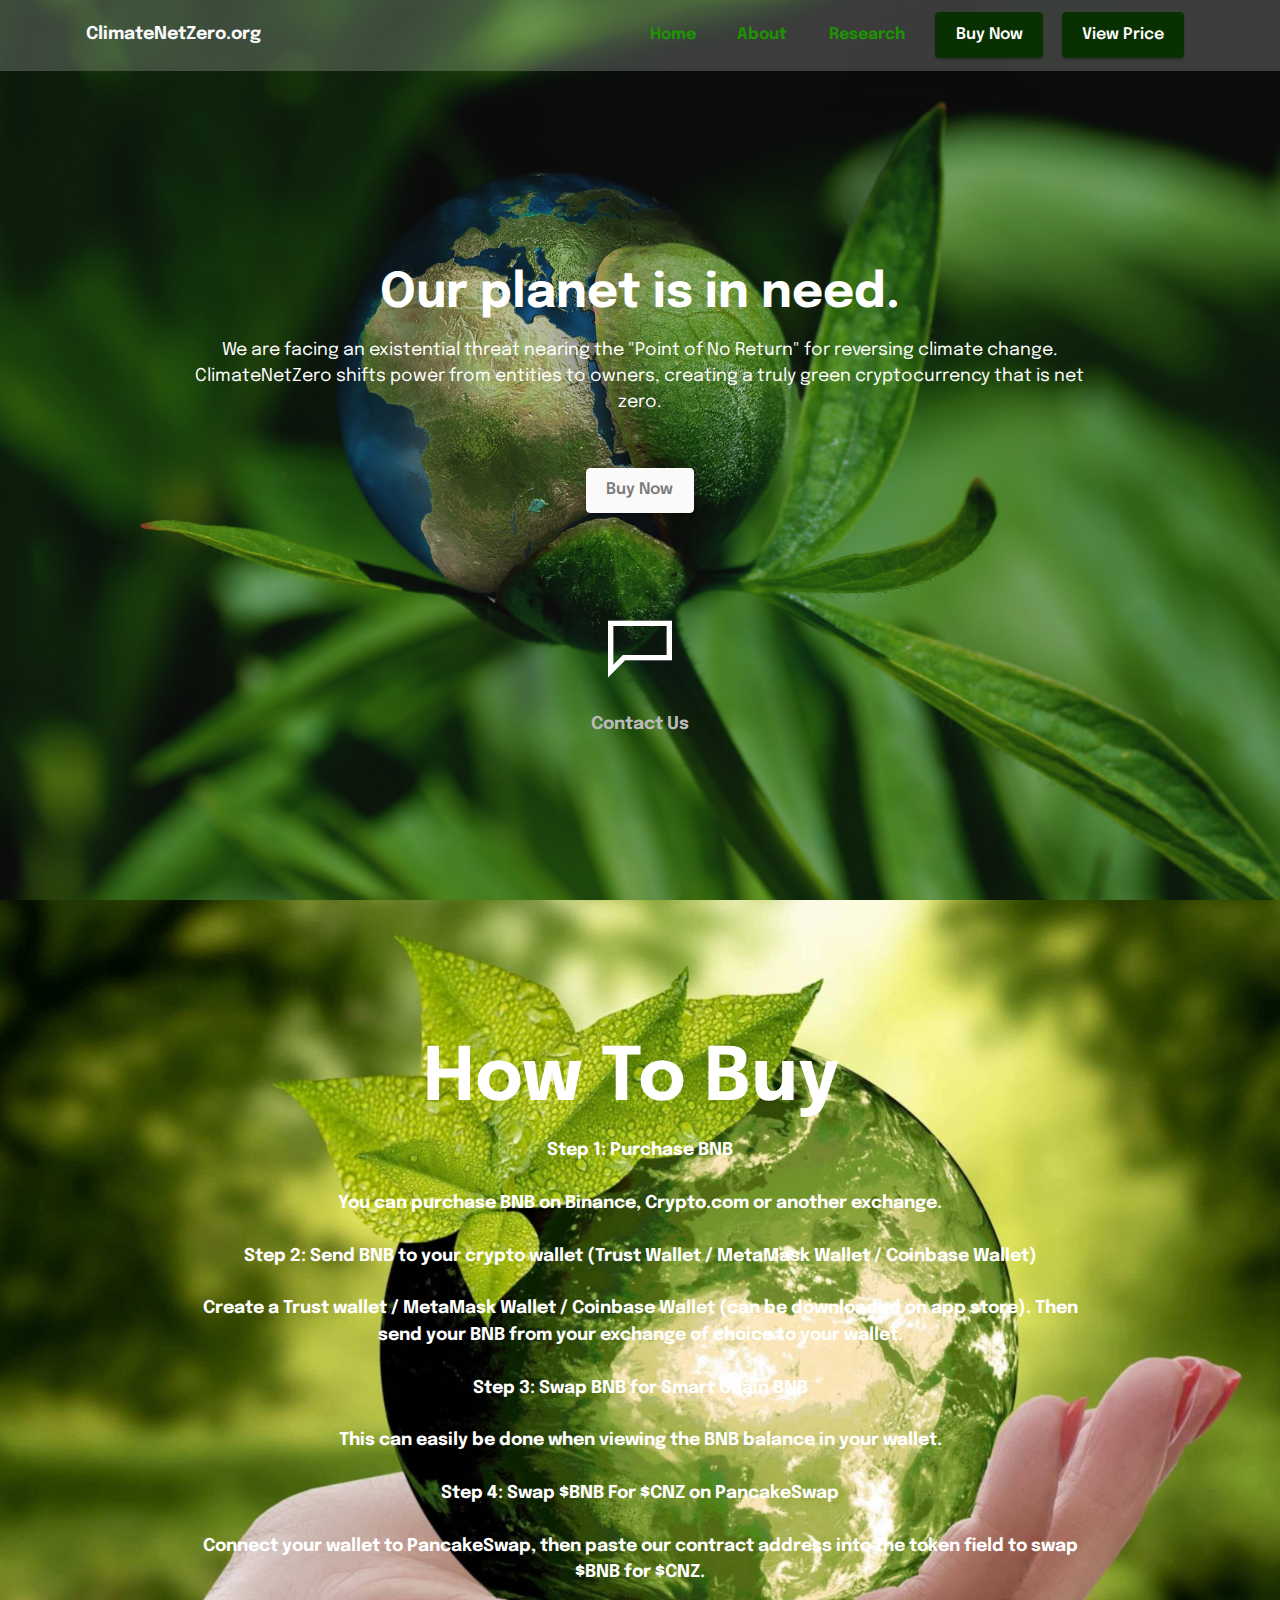
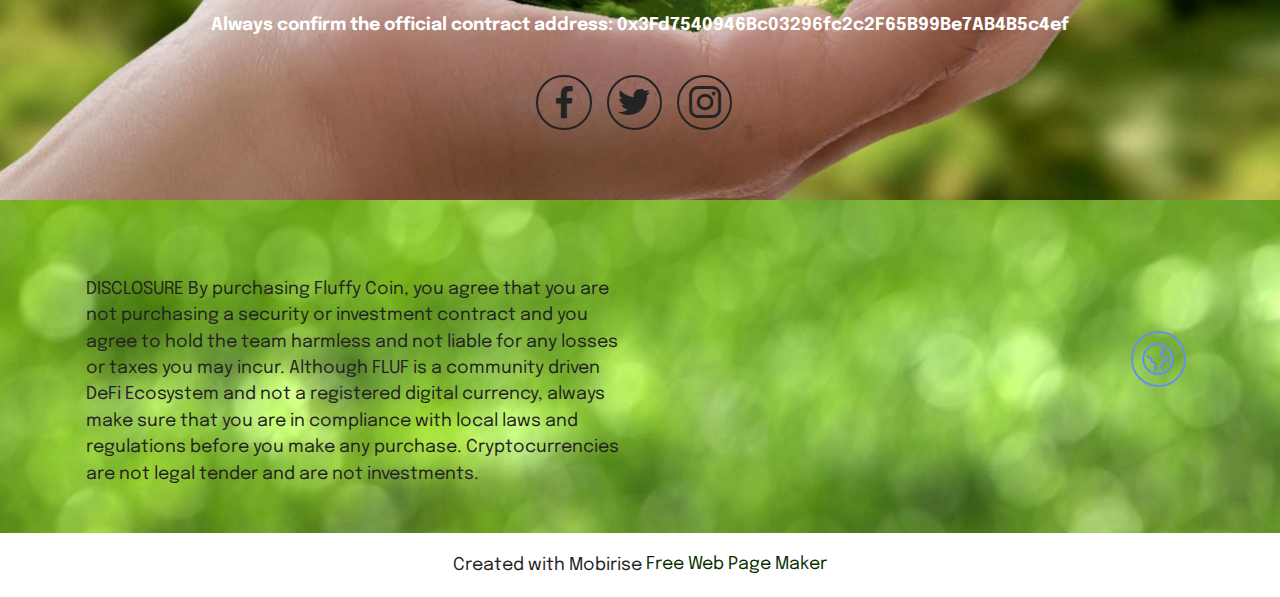
==== CNZ 1/index.html @ 1881e20c "Add files via upload" ====
<!DOCTYPE html>
<html  >
<head>
  <!-- Site made with Mobirise Website Builder v5.6.5, https://mobirise.com -->
  <meta charset="UTF-8">
  <meta http-equiv="X-UA-Compatible" content="IE=edge">
  <meta name="generator" content="Mobirise v5.6.5, mobirise.com">
  <meta name="twitter:card" content="summary_large_image"/>
  <meta name="twitter:image:src" content="">
  <meta property="og:image" content="">
  <meta name="twitter:title" content="Home">
  <meta name="viewport" content="width=device-width, initial-scale=1, minimum-scale=1">
  <link rel="shortcut icon" href="assets/images/logo.png" type="image/x-icon">
  <meta name="description" content="">
  
  
  <title>Home</title>
  <link rel="stylesheet" href="assets/web/assets/mobirise-icons2/mobirise2.css">
  <link rel="stylesheet" href="assets/web/assets/mobirise-icons-bold/mobirise-icons-bold.css">
  <link rel="stylesheet" href="assets/bootstrap/css/bootstrap.min.css">
  <link rel="stylesheet" href="assets/bootstrap/css/bootstrap-grid.min.css">
  <link rel="stylesheet" href="assets/bootstrap/css/bootstrap-reboot.min.css">
  <link rel="stylesheet" href="assets/parallax/jarallax.css">
  <link rel="stylesheet" href="assets/dropdown/css/style.css">
  <link rel="stylesheet" href="assets/socicon/css/styles.css">
  <link rel="stylesheet" href="assets/theme/css/style.css">
  <link rel="preload" href="https://fonts.googleapis.com/css?family=Epilogue:100,200,300,400,500,600,700,800,900,100i,200i,300i,400i,500i,600i,700i,800i,900i&display=swap" as="style" onload="this.onload=null;this.rel='stylesheet'">
  <noscript><link rel="stylesheet" href="https://fonts.googleapis.com/css?family=Epilogue:100,200,300,400,500,600,700,800,900,100i,200i,300i,400i,500i,600i,700i,800i,900i&display=swap"></noscript>
  <link rel="preload" as="style" href="assets/mobirise/css/mbr-additional.css"><link rel="stylesheet" href="assets/mobirise/css/mbr-additional.css" type="text/css">
  
  
  
  
</head>
<body>
  
  <section data-bs-version="5.1" class="menu menu1 cid-sFGzlAXw3z" once="menu" id="menu1-2">
    

    <nav class="navbar navbar-dropdown navbar-expand-lg">
        <div class="container">
            <div class="navbar-brand">
                
                <span class="navbar-caption-wrap"><a class="navbar-caption text-white display-7" href="https://mobiri.se">ClimateNetZero.org</a></span>
            </div>
            <button class="navbar-toggler" type="button" data-toggle="collapse" data-bs-toggle="collapse" data-target="#navbarSupportedContent" data-bs-target="#navbarSupportedContent" aria-controls="navbarNavAltMarkup" aria-expanded="false" aria-label="Toggle navigation">
                <div class="hamburger">
                    <span></span>
                    <span></span>
                    <span></span>
                    <span></span>
                </div>
            </button>
            <div class="collapse navbar-collapse" id="navbarSupportedContent">
                <ul class="navbar-nav nav-dropdown" data-app-modern-menu="true"><li class="nav-item"><a class="nav-link link text-secondary display-4" href="#top"><strong>Home</strong></a></li><li class="nav-item"><a class="nav-link link text-secondary display-4" href="index.html#features19-a"><strong>
                            About</strong></a></li>
                    <li class="nav-item"><a class="nav-link link text-secondary display-4" href="index.html#features20-4"><strong>Research</strong></a></li></ul>
                
                <div class="navbar-buttons mbr-section-btn"><a class="btn btn-primary display-4" href="https://pancakeswap.finance/swap?outputCurrency=0x3Fd7540946Bc03296fc2c2F65B99Be7AB4B5c4ef&utm_source=http://thebittimes.com/token-CNZ-BSC-0x3Fd7540946Bc03296fc2c2F65B99Be7AB4B5c4ef.html&utm_medium=web&utm_campaign=TheBitTimes.Com" target="_blank">Buy Now</a> <a class="btn btn-primary display-4" href="https://coinalpha.app/new-born/0x3fd7540946bc03296fc2c2f65b99be7ab4b5c4ef" target="_blank">View Price</a></div>
            </div>
        </div>
    </nav>
</section>

<section data-bs-version="5.1" class="header19 cid-sFGzrhlvIh mbr-fullscreen" id="header19-3">

    

    <div class="mbr-overlay" style="opacity: 0.3; background-color: rgb(35, 35, 35);">
    </div>

    <div class="container">
        <div class="media-container">
            <div class="col-md-12 col-lg-10 m-auto align-center">
                <h1 class="mbr-section-title mbr-white mbr-fonts-style mb-3 display-2"><strong><br></strong><br><br><strong>Our planet is in need.</strong></h1>
                <p class="mbr-text mbr-white mbr-fonts-style display-7">We are facing an existential threat nearing the "Point of No Return" for reversing climate change. ClimateNetZero shifts power from entities to owners, creating a truly green cryptocurrency that is net zero.<br><br></p>
                <div class="mbr-section-btn align-center"><a class="btn btn-white display-4" href="https://pancakeswap.finance/swap?outputCurrency=0x3Fd7540946Bc03296fc2c2F65B99Be7AB4B5c4ef&utm_source=http://thebittimes.com/token-CNZ-BSC-0x3Fd7540946Bc03296fc2c2F65B99Be7AB4B5c4ef.html&utm_medium=web&utm_campaign=TheBitTimes.Com" target="_blank">Buy Now</a></div>

                <div class="row pt-5 justify-content-center">
                    <div class="col-12 col-md-6 col-lg-3">
                        <div class="card-wrapper">
                            <div class="card-box align-center">
                                <a href="mailto:incconsultingmgmt@gmail.com"><span class="mbr-iconfont mobi-mbri-chat mobi-mbri" style="color: rgb(255, 255, 255); fill: rgb(255, 255, 255);"></span></a>
                                <h4 class="card-title align-center mbr-black mbr-fonts-style display-7"><strong>Contact Us</strong></h4>
                            </div>
                        </div>
                    </div>
                    
                    
                    
                </div>
            </div>
        </div>
    </div>
</section>

<section data-bs-version="5.1" class="header13 cid-t3d6VAs8Y7 mbr-fullscreen" id="header13-2">

    

    <div class="mbr-overlay" style="opacity: 0; background-color: rgb(255, 255, 255);"></div>

    <div class="align-center container">
        <div class="row justify-content-center">
            <div class="col-12 col-lg-10">
                <h1 class="mbr-section-title mbr-fonts-style mb-3 display-1"><strong><br></strong><strong>How To Buy&nbsp;</strong></h1>
                
                <p class="mbr-text mbr-fonts-style mb-3 display-7"><strong>Step 1: Purchase BNB
<br>
<br>You can purchase BNB on Binance, Crypto.com or another exchange.
<br>
<br>Step 2: Send BNB to your crypto wallet (Trust Wallet / MetaMask Wallet / Coinbase Wallet)
<br>
<br>Create a Trust wallet / MetaMask Wallet / Coinbase Wallet (can be downloaded on app store). Then send your BNB from your exchange of choice to your wallet.
<br>
<br>Step 3: Swap BNB for Smart Chain BNB
<br>
<br>This can easily be done when viewing the BNB balance in your wallet.
<br>
<br>Step 4: Swap $BNB For $CNZ on PancakeSwap
<br>
<br>Connect your wallet to PancakeSwap, then paste our contract address into the token field to swap $BNB for $CNZ.
<br>
<br>Always confirm the official contract address: 0x3Fd7540946Bc03296fc2c2F65B99Be7AB4B5c4ef</strong></p>
                
                <div class="social-row display-7 mt-5">
                    <div class="soc-item">
                        <a href="https://coinalpha.app/new-born/0x3fd7540946bc03296fc2c2f65b99be7ab4b5c4ef" target="_blank">
                            <span class="mbr-iconfont socicon-facebook socicon"></span>
                        </a>
                    </div>
                    <div class="soc-item">
                        <a href="https://pancakeswap.finance/swap?outputCurrency=0x3Fd7540946Bc03296fc2c2F65B99Be7AB4B5c4ef&utm_source=http://thebittimes.com/token-CNZ-BSC-0x3Fd7540946Bc03296fc2c2F65B99Be7AB4B5c4ef.html&utm_medium=web&utm_campaign=TheBitTimes.Com" target="_blank">
                            <span class="mbr-iconfont socicon-twitter socicon"></span>
                        </a>
                    </div>
                    <div class="soc-item">
                        <a href="https://pancakeswap.finance/swap?outputCurrency=0x3Fd7540946Bc03296fc2c2F65B99Be7AB4B5c4ef&utm_source=http://thebittimes.com/token-CNZ-BSC-0x3Fd7540946Bc03296fc2c2F65B99Be7AB4B5c4ef.html&utm_medium=web&utm_campaign=TheBitTimes.Com" target="_blank">
                            <span class="mbr-iconfont socicon-instagram socicon"></span>
                        </a>
                    </div>
                    
                    
                </div>
            </div>
        </div>
    </div>
</section>

<section data-bs-version="5.1" class="contacts4 cid-t3p5pVv7mQ" id="contacts4-3">

    

    

    <div class="container">
        <div class="row align-items-center justify-content-center">
            <div class="text-content col-12 col-md-6">
                <h2 class="mbr-section-title mbr-fonts-style display-2">&nbsp;<br></h2>
                <p class="mbr-text mbr-fonts-style display-7">DISCLOSURE By purchasing Fluffy Coin, you agree that you are not purchasing a security or investment contract and you agree to hold the team harmless and not liable for any losses or taxes you may incur. Although FLUF is a community driven DeFi Ecosystem and not a registered digital currency, always make sure that you are in compliance with local laws and regulations before you make any purchase. Cryptocurrencies are not legal tender and are not investments.</p>
            </div>
            <div class="icons d-flex align-items-center col-12 col-md-6 justify-content-end mt-md-0 mt-2 flex-wrap">
                <a href="https://twitter.com/mobirise" target="_blank">
                    <span class="mbr-iconfont mbr-iconfont-social mbrib-globe"></span>
                </a>
                
                
                
                
                
                
                
                
                
            </div>
        </div>
    </div>
    
</section><section class="display-7" style="padding: 0;align-items: center;justify-content: center;flex-wrap: wrap;    align-content: center;display: flex;position: relative;height: 4rem;"><a href="https://mobiri.se/1102341" style="flex: 1 1;height: 4rem;position: absolute;width: 100%;z-index: 1;"><img alt="" style="height: 4rem;" src="[data-uri]"></a><p style="margin: 0;text-align: center;" class="display-7">Created with Mobirise &#8204;</p><a style="z-index:1" href="https://mobirise.com/web-page-maker.html">Free Web Page Maker</a></section><script src="assets/bootstrap/js/bootstrap.bundle.min.js"></script>  <script src="assets/parallax/jarallax.js"></script>  <script src="assets/smoothscroll/smooth-scroll.js"></script>  <script src="assets/ytplayer/index.js"></script>  <script src="assets/dropdown/js/navbar-dropdown.js"></script>  <script src="assets/vimeoplayer/player.js"></script>  <script src="assets/sociallikes/social-likes.js"></script>  <script src="assets/theme/js/script.js"></script>  
  
  
</body>
</html>
---- CNZ 1/assets/web/assets/mobirise-icons2/mobirise2.css ----
@font-face {
  font-family: 'Moririse2';
  font-display: swap;
  src:  url('mobirise2.eot?f2bix4');
  src:  url('mobirise2.eot?f2bix4#iefix') format('embedded-opentype'),
    url('mobirise2.ttf?f2bix4') format('truetype'),
    url('mobirise2.woff?f2bix4') format('woff'),
    url('mobirise2.svg?f2bix4#mobirise2') format('svg');
  font-weight: normal;
  font-style: normal;
}

[class^="mobi-"], [class*=" mobi-"] {
  /* use !important to prevent issues with browser extensions that change fonts */
  font-family: 'Moririse2' !important;
  speak: none;
  font-style: normal;
  font-weight: normal;
  font-variant: normal;
  text-transform: none;
  line-height: 1;

  /* Better Font Rendering =========== */
  -webkit-font-smoothing: antialiased;
  -moz-osx-font-smoothing: grayscale;
}

.mobi-mbri-add-submenu:before {
  content: "\e900";
}
.mobi-mbri-alert:before {
  content: "\e901";
}
.mobi-mbri-align-center:before {
  content: "\e902";
}
.mobi-mbri-align-justify:before {
  content: "\e903";
}
.mobi-mbri-align-left:before {
  content: "\e904";
}
.mobi-mbri-align-right:before {
  content: "\e905";
}
.mobi-mbri-android:before {
  content: "\e906";
}
.mobi-mbri-apple:before {
  content: "\e907";
}
.mobi-mbri-arrow-down:before {
  content: "\e908";
}
.mobi-mbri-arrow-next:before {
  content: "\e909";
}
.mobi-mbri-arrow-prev:before {
  content: "\e90a";
}
.mobi-mbri-arrow-up:before {
  content: "\e90b";
}
.mobi-mbri-bold:before {
  content: "\e90c";
}
.mobi-mbri-bookmark:before {
  content: "\e90d";
}
.mobi-mbri-bootstrap:before {
  content: "\e90e";
}
.mobi-mbri-briefcase:before {
  content: "\e90f";
}
.mobi-mbri-browse:before {
  content: "\e910";
}
.mobi-mbri-bulleted-list:before {
  content: "\e911";
}
.mobi-mbri-calendar:before {
  content: "\e912";
}
.mobi-mbri-camera:before {
  content: "\e913";
}
.mobi-mbri-cart-add:before {
  content: "\e914";
}
.mobi-mbri-cart-full:before {
  content: "\e915";
}
.mobi-mbri-cash:before {
  content: "\e916";
}
.mobi-mbri-change-style:before {
  content: "\e917";
}
.mobi-mbri-chat:before {
  content: "\e918";
}
.mobi-mbri-clock:before {
  content: "\e919";
}
.mobi-mbri-close:before {
  content: "\e91a";
}
.mobi-mbri-cloud:before {
  content: "\e91b";
}
.mobi-mbri-code:before {
  content: "\e91c";
}
.mobi-mbri-contact-form:before {
  content: "\e91d";
}
.mobi-mbri-credit-card:before {
  content: "\e91e";
}
.mobi-mbri-cursor-click:before {
  content: "\e91f";
}
.mobi-mbri-cust-feedback:before {
  content: "\e920";
}
.mobi-mbri-database:before {
  content: "\e921";
}
.mobi-mbri-delivery:before {
  content: "\e922";
}
.mobi-mbri-desktop:before {
  content: "\e923";
}
.mobi-mbri-devices:before {
  content: "\e924";
}
.mobi-mbri-down:before {
  content: "\e925";
}
.mobi-mbri-download-2:before {
  content: "\e926";
}
.mobi-mbri-download:before {
  content: "\e927";
}
.mobi-mbri-drag-n-drop-2:before {
  content: "\e928";
}
.mobi-mbri-drag-n-drop:before {
  content: "\e929";
}
.mobi-mbri-edit-2:before {
  content: "\e92a";
}
.mobi-mbri-edit:before {
  content: "\e92b";
}
.mobi-mbri-error:before {
  content: "\e92c";
}
.mobi-mbri-extension:before {
  content: "\e92d";
}
.mobi-mbri-features:before {
  content: "\e92e";
}
.mobi-mbri-file:before {
  content: "\e92f";
}
.mobi-mbri-flag:before {
  content: "\e930";
}
.mobi-mbri-folder:before {
  content: "\e931";
}
.mobi-mbri-gift:before {
  content: "\e932";
}
.mobi-mbri-github:before {
  content: "\e933";
}
.mobi-mbri-globe-2:before {
  content: "\e934";
}
.mobi-mbri-globe:before {
  content: "\e935";
}
.mobi-mbri-growing-chart:before {
  content: "\e936";
}
.mobi-mbri-hearth:before {
  content: "\e937";
}
.mobi-mbri-help:before {
  content: "\e938";
}
.mobi-mbri-home:before {
  content: "\e939";
}
.mobi-mbri-hot-cup:before {
  content: "\e93a";
}
.mobi-mbri-idea:before {
  content: "\e93b";
}
.mobi-mbri-image-gallery:before {
  content: "\e93c";
}
.mobi-mbri-image-slider:before {
  content: "\e93d";
}
.mobi-mbri-info:before {
  content: "\e93e";
}
.mobi-mbri-italic:before {
  content: "\e93f";
}
.mobi-mbri-key:before {
  content: "\e940";
}
.mobi-mbri-laptop:before {
  content: "\e941";
}
.mobi-mbri-layers:before {
  content: "\e942";
}
.mobi-mbri-left-right:before {
  content: "\e943";
}
.mobi-mbri-left:before {
  content: "\e944";
}
.mobi-mbri-letter:before {
  content: "\e945";
}
.mobi-mbri-like:before {
  content: "\e946";
}
.mobi-mbri-link:before {
  content: "\e947";
}
.mobi-mbri-lock:before {
  content: "\e948";
}
.mobi-mbri-login:before {
  content: "\e949";
}
.mobi-mbri-logout:before {
  content: "\e94a";
}
.mobi-mbri-magic-stick:before {
  content: "\e94b";
}
.mobi-mbri-map-pin:before {
  content: "\e94c";
}
.mobi-mbri-menu:before {
  content: "\e94d";
}
.mobi-mbri-mobile-2:before {
  content: "\e94e";
}
.mobi-mbri-mobile-horizontal:before {
  content: "\e94f";
}
.mobi-mbri-mobile:before {
  content: "\e950";
}
.mobi-mbri-mobirise:before {
  content: "\e951";
}
.mobi-mbri-more-horizontal:before {
  content: "\e952";
}
.mobi-mbri-more-vertical:before {
  content: "\e953";
}
.mobi-mbri-music:before {
  content: "\e954";
}
.mobi-mbri-new-file:before {
  content: "\e955";
}
.mobi-mbri-numbered-list:before {
  content: "\e956";
}
.mobi-mbri-opened-folder:before {
  content: "\e957";
}
.mobi-mbri-pages:before {
  content: "\e958";
}
.mobi-mbri-paper-plane:before {
  content: "\e959";
}
.mobi-mbri-paperclip:before {
  content: "\e95a";
}
.mobi-mbri-phone:before {
  content: "\e95b";
}
.mobi-mbri-photo:before {
  content: "\e95c";
}
.mobi-mbri-photos:before {
  content: "\e95d";
}
.mobi-mbri-pin:before {
  content: "\e95e";
}
.mobi-mbri-play:before {
  content: "\e95f";
}
.mobi-mbri-plus:before {
  content: "\e960";
}
.mobi-mbri-preview:before {
  content: "\e961";
}
.mobi-mbri-print:before {
  content: "\e962";
}
.mobi-mbri-protect:before {
  content: "\e963";
}
.mobi-mbri-question:before {
  content: "\e964";
}
.mobi-mbri-quote-left:before {
  content: "\e965";
}
.mobi-mbri-quote-right:before {
  content: "\e966";
}
.mobi-mbri-redo:before {
  content: "\e967";
}
.mobi-mbri-refresh:before {
  content: "\e968";
}
.mobi-mbri-responsive-2:before {
  content: "\e969";
}
.mobi-mbri-responsive:before {
  content: "\e96a";
}
.mobi-mbri-right:before {
  content: "\e96b";
}
.mobi-mbri-rocket:before {
  content: "\e96c";
}
.mobi-mbri-sad-face:before {
  content: "\e96d";
}
.mobi-mbri-sale:before {
  content: "\e96e";
}
.mobi-mbri-save:before {
  content: "\e96f";
}
.mobi-mbri-search:before {
  content: "\e970";
}
.mobi-mbri-setting-2:before {
  content: "\e971";
}
.mobi-mbri-setting-3:before {
  content: "\e972";
}
.mobi-mbri-setting:before {
  content: "\e973";
}
.mobi-mbri-share:before {
  content: "\e974";
}
.mobi-mbri-shopping-bag:before {
  content: "\e975";
}
.mobi-mbri-shopping-basket:before {
  content: "\e976";
}
.mobi-mbri-shopping-cart:before {
  content: "\e977";
}
.mobi-mbri-sites:before {
  content: "\e978";
}
.mobi-mbri-smile-face:before {
  content: "\e979";
}
.mobi-mbri-speed:before {
  content: "\e97a";
}
.mobi-mbri-star:before {
  content: "\e97b";
}
.mobi-mbri-success:before {
  content: "\e97c";
}
.mobi-mbri-sun:before {
  content: "\e97d";
}
.mobi-mbri-sun2:before {
  content: "\e97e";
}
.mobi-mbri-tablet-vertical:before {
  content: "\e97f";
}
.mobi-mbri-tablet:before {
  content: "\e980";
}
.mobi-mbri-target:before {
  content: "\e981";
}
.mobi-mbri-timer:before {
  content: "\e982";
}
.mobi-mbri-to-ftp:before {
  content: "\e983";
}
.mobi-mbri-to-local-drive:before {
  content: "\e984";
}
.mobi-mbri-touch-swipe:before {
  content: "\e985";
}
.mobi-mbri-touch:before {
  content: "\e986";
}
.mobi-mbri-trash:before {
  content: "\e987";
}
.mobi-mbri-underline:before {
  content: "\e988";
}
.mobi-mbri-undo:before {
  content: "\e989";
}
.mobi-mbri-unlink:before {
  content: "\e98a";
}
.mobi-mbri-unlock:before {
  content: "\e98b";
}
.mobi-mbri-up-down:before {
  content: "\e98c";
}
.mobi-mbri-up:before {
  content: "\e98d";
}
.mobi-mbri-update:before {
  content: "\e98e";
}
.mobi-mbri-upload-2:before {
  content: "\e98f";
}
.mobi-mbri-upload:before {
  content: "\e990";
}
.mobi-mbri-user-2:before {
  content: "\e991";
}
.mobi-mbri-user:before {
  content: "\e992";
}
.mobi-mbri-users:before {
  content: "\e993";
}
.mobi-mbri-video-play:before {
  content: "\e994";
}
.mobi-mbri-video:before {
  content: "\e995";
}
.mobi-mbri-watch:before {
  content: "\e996";
}
.mobi-mbri-website-theme-2:before {
  content: "\e997";
}
.mobi-mbri-website-theme:before {
  content: "\e998";
}
.mobi-mbri-wifi:before {
  content: "\e999";
}
.mobi-mbri-windows:before {
  content: "\e99a";
}
.mobi-mbri-zoom-in:before {
  content: "\e99b";
}
.mobi-mbri-zoom-out:before {
  content: "\e99c";
}
---- CNZ 1/assets/web/assets/mobirise-icons-bold/mobirise-icons-bold.css ----
@font-face {
  font-family: 'mobirise-icons-bold';
  font-display: swap;
  src:  url('mobirise-icons-bold.eot?m1l4yr');
  src:  url('mobirise-icons-bold.eot?m1l4yr#iefix') format('embedded-opentype'),
    url('mobirise-icons-bold.ttf?m1l4yr') format('truetype'),
    url('mobirise-icons-bold.woff?m1l4yr') format('woff'),
    url('mobirise-icons-bold.svg?m1l4yr#mobirise-icons-bold') format('svg');
  font-weight: normal;
  font-style: normal;
}

[class^="mbrib-"], [class*="mbrib-"] {
  /* use !important to prevent issues with browser extensions that change fonts */
  font-family: 'mobirise-icons-bold' !important;
  speak: none;
  font-style: normal;
  font-weight: normal;
  font-variant: normal;
  text-transform: none;
  line-height: 1;

  /* Better Font Rendering =========== */
  -webkit-font-smoothing: antialiased;
  -moz-osx-font-smoothing: grayscale;
}

.mbrib-add-submenu:before {
  content: "\e900";
}
.mbrib-alert:before {
  content: "\e901";
}
.mbrib-align-center:before {
  content: "\e902";
}
.mbrib-align-justify:before {
  content: "\e903";
}
.mbrib-align-left:before {
  content: "\e904";
}
.mbrib-align-right:before {
  content: "\e905";
}
.mbrib-android:before {
  content: "\e906";
}
.mbrib-apple:before {
  content: "\e907";
}
.mbrib-arrow-down:before {
  content: "\e908";
}
.mbrib-arrow-next:before {
  content: "\e909";
}
.mbrib-arrow-prev:before {
  content: "\e90a";
}
.mbrib-arrow-up:before {
  content: "\e90b";
}
.mbrib-bold:before {
  content: "\e90c";
}
.mbrib-bookmark:before {
  content: "\e90d";
}
.mbrib-bootstrap:before {
  content: "\e90e";
}
.mbrib-briefcase:before {
  content: "\e90f";
}
.mbrib-browse:before {
  content: "\e910";
}
.mbrib-bulleted-list:before {
  content: "\e911";
}
.mbrib-calendar:before {
  content: "\e912";
}
.mbrib-camera:before {
  content: "\e913";
}
.mbrib-cart-add:before {
  content: "\e914";
}
.mbrib-cart-full:before {
  content: "\e915";
}
.mbrib-cash:before {
  content: "\e916";
}
.mbrib-change-style:before {
  content: "\e917";
}
.mbrib-chat:before {
  content: "\e918";
}
.mbrib-clock:before {
  content: "\e919";
}
.mbrib-close:before {
  content: "\e91a";
}
.mbrib-cloud:before {
  content: "\e91b";
}
.mbrib-code:before {
  content: "\e91c";
}
.mbrib-contact-form:before {
  content: "\e91d";
}
.mbrib-credit-card:before {
  content: "\e91e";
}
.mbrib-cursor-click:before {
  content: "\e91f";
}
.mbrib-cust-feedback:before {
  content: "\e920";
}
.mbrib-database:before {
  content: "\e921";
}
.mbrib-delivery:before {
  content: "\e922";
}
.mbrib-desktop:before {
  content: "\e923";
}
.mbrib-devices:before {
  content: "\e924";
}
.mbrib-down:before {
  content: "\e925";
}
.mbrib-download:before {
  content: "\e926";
}
.mbrib-drag-n-drop:before {
  content: "\e927";
}
.mbrib-drag-n-drop2:before {
  content: "\e928";
}
.mbrib-edit:before {
  content: "\e929";
}
.mbrib-edit2:before {
  content: "\e92a";
}
.mbrib-error:before {
  content: "\e92b";
}
.mbrib-extension:before {
  content: "\e92c";
}
.mbrib-features:before {
  content: "\e92d";
}
.mbrib-file:before {
  content: "\e92e";
}
.mbrib-flag:before {
  content: "\e92f";
}
.mbrib-folder:before {
  content: "\e930";
}
.mbrib-gift:before {
  content: "\e931";
}
.mbrib-github:before {
  content: "\e932";
}
.mbrib-globe-2:before {
  content: "\e933";
}
.mbrib-globe:before {
  content: "\e934";
}
.mbrib-growing-chart:before {
  content: "\e935";
}
.mbrib-hearth:before {
  content: "\e936";
}
.mbrib-help:before {
  content: "\e937";
}
.mbrib-home:before {
  content: "\e938";
}
.mbrib-hot-cup:before {
  content: "\e939";
}
.mbrib-idea:before {
  content: "\e93a";
}
.mbrib-image-gallery:before {
  content: "\e93b";
}
.mbrib-image-slider:before {
  content: "\e93c";
}
.mbrib-info:before {
  content: "\e93d";
}
.mbrib-italic:before {
  content: "\e93e";
}
.mbrib-key:before {
  content: "\e93f";
}
.mbrib-laptop:before {
  content: "\e940";
}
.mbrib-layers:before {
  content: "\e941";
}
.mbrib-left-right:before {
  content: "\e942";
}
.mbrib-left:before {
  content: "\e943";
}
.mbrib-letter:before {
  content: "\e944";
}
.mbrib-like:before {
  content: "\e945";
}
.mbrib-link:before {
  content: "\e946";
}
.mbrib-lock:before {
  content: "\e947";
}
.mbrib-login:before {
  content: "\e948";
}
.mbrib-logout:before {
  content: "\e949";
}
.mbrib-magic-stick:before {
  content: "\e94a";
}
.mbrib-map-pin:before {
  content: "\e94b";
}
.mbrib-menu:before {
  content: "\e94c";
}
.mbrib-mobile:before {
  content: "\e94d";
}
.mbrib-mobile2:before {
  content: "\e94e";
}
.mbrib-mobirise:before {
  content: "\e94f";
}
.mbrib-more-horizontal:before {
  content: "\e950";
}
.mbrib-more-vertical:before {
  content: "\e951";
}
.mbrib-music:before {
  content: "\e952";
}
.mbrib-new-file:before {
  content: "\e953";
}
.mbrib-numbered-list:before {
  content: "\e954";
}
.mbrib-opened-folder:before {
  content: "\e955";
}
.mbrib-pages:before {
  content: "\e956";
}
.mbrib-paper-plane:before {
  content: "\e957";
}
.mbrib-paperclip:before {
  content: "\e958";
}
.mbrib-photo:before {
  content: "\e959";
}
.mbrib-photos:before {
  content: "\e95a";
}
.mbrib-pin:before {
  content: "\e95b";
}
.mbrib-play:before {
  content: "\e95c";
}
.mbrib-plus:before {
  content: "\e95d";
}
.mbrib-preview:before {
  content: "\e95e";
}
.mbrib-print:before {
  content: "\e95f";
}
.mbrib-protect:before {
  content: "\e960";
}
.mbrib-question:before {
  content: "\e961";
}
.mbrib-quote-left:before {
  content: "\e962";
}
.mbrib-quote-right:before {
  content: "\e963";
}
.mbrib-redo:before {
  content: "\e964";
}
.mbrib-refresh:before {
  content: "\e965";
}
.mbrib-responsive:before {
  content: "\e966";
}
.mbrib-right:before {
  content: "\e967";
}
.mbrib-rocket:before {
  content: "\e968";
}
.mbrib-sad-face:before {
  content: "\e969";
}
.mbrib-sale:before {
  content: "\e96a";
}
.mbrib-save:before {
  content: "\e96b";
}
.mbrib-search:before {
  content: "\e96c";
}
.mbrib-setting:before {
  content: "\e96d";
}
.mbrib-setting2:before {
  content: "\e96e";
}
.mbrib-setting3:before {
  content: "\e96f";
}
.mbrib-share:before {
  content: "\e970";
}
.mbrib-shopping-bag:before {
  content: "\e971";
}
.mbrib-shopping-basket:before {
  content: "\e972";
}
.mbrib-shopping-cart:before {
  content: "\e973";
}
.mbrib-sites:before {
  content: "\e974";
}
.mbrib-smile-face:before {
  content: "\e975";
}
.mbrib-speed:before {
  content: "\e976";
}
.mbrib-star:before {
  content: "\e977";
}
.mbrib-success:before {
  content: "\e978";
}
.mbrib-sun:before {
  content: "\e979";
}
.mbrib-sun2:before {
  content: "\e97a";
}
.mbrib-tablet-vertical:before {
  content: "\e97b";
}
.mbrib-tablet:before {
  content: "\e97c";
}
.mbrib-target:before {
  content: "\e97d";
}
.mbrib-timer:before {
  content: "\e97e";
}
.mbrib-to-ftp:before {
  content: "\e97f";
}
.mbrib-to-local-drive:before {
  content: "\e980";
}
.mbrib-touch-swipe:before {
  content: "\e981";
}
.mbrib-touch:before {
  content: "\e982";
}
.mbrib-trash:before {
  content: "\e983";
}
.mbrib-underline:before {
  content: "\e984";
}
.mbrib-undo:before {
  content: "\e985";
}
.mbrib-unlink:before {
  content: "\e986";
}
.mbrib-unlock:before {
  content: "\e987";
}
.mbrib-up-down:before {
  content: "\e988";
}
.mbrib-up:before {
  content: "\e989";
}
.mbrib-update:before {
  content: "\e98a";
}
.mbrib-upload:before {
  content: "\e98b";
}
.mbrib-user:before {
  content: "\e98c";
}
.mbrib-user2:before {
  content: "\e98d";
}
.mbrib-users:before {
  content: "\e98e";
}
.mbrib-video-play:before {
  content: "\e98f";
}
.mbrib-video:before {
  content: "\e990";
}
.mbrib-watch:before {
  content: "\e991";
}
.mbrib-website-theme:before {
  content: "\e992";
}
.mbrib-wifi:before {
  content: "\e993";
}
.mbrib-windows:before {
  content: "\e994";
}
.mbrib-zoom-out:before {
  content: "\e995";
}
---- CNZ 1/assets/parallax/jarallax.css ----
.jarallax {
    position: relative;
    z-index: 0;
}
.jarallax > .jarallax-img {
    position: absolute;
    object-fit: cover;
    /* support for plugin https://github.com/bfred-it/object-fit-images */
    font-family: 'object-fit: cover;';
    top: 0;
    left: 0;
    width: 100%;
    height: 100%;
    z-index: -1;
}
---- CNZ 1/assets/dropdown/css/style.css ----
.navbar-dropdown {
  left: 0;
  padding: 0;
  position: absolute;
  right: 0;
  top: 0;
  transition: all 0.45s ease;
  z-index: 1030;
  background: #282828; }
  .navbar-dropdown .navbar-logo {
    margin-right: 0.8rem;
    transition: margin 0.3s ease-in-out;
    vertical-align: middle; }
    .navbar-dropdown .navbar-logo img {
      height: 3.125rem;
      transition: all 0.3s ease-in-out; }
    .navbar-dropdown .navbar-logo.mbr-iconfont {
      font-size: 3.125rem;
      line-height: 3.125rem; }
  .navbar-dropdown .navbar-caption {
    font-weight: 700;
    white-space: normal;
    vertical-align: -4px;
    line-height: 3.125rem !important; }
    .navbar-dropdown .navbar-caption, .navbar-dropdown .navbar-caption:hover {
      color: inherit;
      text-decoration: none; }
  .navbar-dropdown .mbr-iconfont + .navbar-caption {
    vertical-align: -1px; }
  .navbar-dropdown.navbar-fixed-top {
    position: fixed; }
  .navbar-dropdown .navbar-brand span {
    vertical-align: -4px; }
  .navbar-dropdown.bg-color.transparent {
    background: none; }
  .navbar-dropdown.navbar-short .navbar-brand {
    padding: 0.625rem 0; }
    .navbar-dropdown.navbar-short .navbar-brand span {
      vertical-align: -1px; }
  .navbar-dropdown.navbar-short .navbar-caption {
    line-height: 2.375rem !important;
    vertical-align: -2px; }
  .navbar-dropdown.navbar-short .navbar-logo {
    margin-right: 0.5rem; }
    .navbar-dropdown.navbar-short .navbar-logo img {
      height: 2.375rem; }
    .navbar-dropdown.navbar-short .navbar-logo.mbr-iconfont {
      font-size: 2.375rem;
      line-height: 2.375rem; }
  .navbar-dropdown.navbar-short .mbr-table-cell {
    height: 3.625rem; }
  .navbar-dropdown .navbar-close {
    left: 0.6875rem;
    position: fixed;
    top: 0.75rem;
    z-index: 1000; }
  .navbar-dropdown .hamburger-icon {
    content: "";
    display: inline-block;
    vertical-align: middle;
    width: 16px;
    -webkit-box-shadow: 0 -6px 0 1px #282828,0 0 0 1px #282828,0 6px 0 1px #282828;
    -moz-box-shadow: 0 -6px 0 1px #282828,0 0 0 1px #282828,0 6px 0 1px #282828;
    box-shadow: 0 -6px 0 1px #282828,0 0 0 1px #282828,0 6px 0 1px #282828; }

.dropdown-menu .dropdown-toggle[data-toggle="dropdown-submenu"]::after {
  border-bottom: 0.35em solid transparent;
  border-left: 0.35em solid;
  border-right: 0;
  border-top: 0.35em solid transparent;
  margin-left: 0.3rem; }

.dropdown-menu .dropdown-item:focus {
  outline: 0; }

.nav-dropdown {
  font-size: 0.75rem;
  font-weight: 500;
  height: auto !important; }
  .nav-dropdown .nav-btn {
    padding-left: 1rem; }
  .nav-dropdown .link {
    margin: .667em 1.667em;
    font-weight: 500;
    padding: 0;
    transition: color .2s ease-in-out; }
    .nav-dropdown .link.dropdown-toggle {
      margin-right: 2.583em; }
      .nav-dropdown .link.dropdown-toggle::after {
        margin-left: .25rem;
        border-top: 0.35em solid;
        border-right: 0.35em solid transparent;
        border-left: 0.35em solid transparent;
        border-bottom: 0; }
      .nav-dropdown .link.dropdown-toggle[aria-expanded="true"] {
        margin: 0;
        padding: 0.667em 3.263em  0.667em 1.667em; }
  .nav-dropdown .link::after,
  .nav-dropdown .dropdown-item::after {
    color: inherit; }
  .nav-dropdown .btn {
    font-size: 0.75rem;
    font-weight: 700;
    letter-spacing: 0;
    margin-bottom: 0;
    padding-left: 1.25rem;
    padding-right: 1.25rem; }
  .nav-dropdown .dropdown-menu {
    border-radius: 0;
    border: 0;
    left: 0;
    margin: 0;
    padding-bottom: 1.25rem;
    padding-top: 1.25rem;
    position: relative; }
  .nav-dropdown .dropdown-submenu {
    margin-left: 0.125rem;
    top: 0; }
  .nav-dropdown .dropdown-item {
    font-weight: 500;
    line-height: 2;
    padding: 0.3846em 4.615em 0.3846em 1.5385em;
    position: relative;
    transition: color .2s ease-in-out, background-color .2s ease-in-out; }
    .nav-dropdown .dropdown-item::after {
      margin-top: -0.3077em;
      position: absolute;
      right: 1.1538em;
      top: 50%; }
    .nav-dropdown .dropdown-item:focus, .nav-dropdown .dropdown-item:hover {
      background: none; }

@media (max-width: 767px) {
  .nav-dropdown.navbar-toggleable-sm {
    bottom: 0;
    display: none;
    left: 0;
    overflow-x: hidden;
    position: fixed;
    top: 0;
    transform: translateX(-100%);
    -ms-transform: translateX(-100%);
    -webkit-transform: translateX(-100%);
    width: 18.75rem;
    z-index: 999; } }
.nav-dropdown.navbar-toggleable-xl {
  bottom: 0;
  display: none;
  left: 0;
  overflow-x: hidden;
  position: fixed;
  top: 0;
  transform: translateX(-100%);
  -ms-transform: translateX(-100%);
  -webkit-transform: translateX(-100%);
  width: 18.75rem;
  z-index: 999; }

.nav-dropdown-sm {
  display: block !important;
  overflow-x: hidden;
  overflow: auto;
  padding-top: 3.875rem; }
  .nav-dropdown-sm::after {
    content: "";
    display: block;
    height: 3rem;
    width: 100%; }
  .nav-dropdown-sm.collapse.in ~ .navbar-close {
    display: block !important; }
  .nav-dropdown-sm.collapsing, .nav-dropdown-sm.collapse.in {
    transform: translateX(0);
    -ms-transform: translateX(0);
    -webkit-transform: translateX(0);
    transition: all 0.25s ease-out;
    -webkit-transition: all 0.25s ease-out;
    background: #282828; }
  .nav-dropdown-sm.collapsing[aria-expanded="false"] {
    transform: translateX(-100%);
    -ms-transform: translateX(-100%);
    -webkit-transform: translateX(-100%); }
  .nav-dropdown-sm .nav-item {
    display: block;
    margin-left: 0 !important;
    padding-left: 0; }
  .nav-dropdown-sm .link,
  .nav-dropdown-sm .dropdown-item {
    border-top: 1px dotted rgba(255, 255, 255, 0.1);
    font-size: 0.8125rem;
    line-height: 1.6;
    margin: 0 !important;
    padding: 0.875rem 2.4rem 0.875rem 1.5625rem !important;
    position: relative;
    white-space: normal; }
    .nav-dropdown-sm .link:focus, .nav-dropdown-sm .link:hover,
    .nav-dropdown-sm .dropdown-item:focus,
    .nav-dropdown-sm .dropdown-item:hover {
      background: rgba(0, 0, 0, 0.2) !important;
      color: #c0a375; }
  .nav-dropdown-sm .nav-btn {
    position: relative;
    padding: 1.5625rem 1.5625rem 0 1.5625rem; }
    .nav-dropdown-sm .nav-btn::before {
      border-top: 1px dotted rgba(255, 255, 255, 0.1);
      content: "";
      left: 0;
      position: absolute;
      top: 0;
      width: 100%; }
    .nav-dropdown-sm .nav-btn + .nav-btn {
      padding-top: 0.625rem; }
      .nav-dropdown-sm .nav-btn + .nav-btn::before {
        display: none; }
  .nav-dropdown-sm .btn {
    padding: 0.625rem 0; }
  .nav-dropdown-sm .dropdown-toggle[data-toggle="dropdown-submenu"]::after {
    margin-left: .25rem;
    border-top: 0.35em solid;
    border-right: 0.35em solid transparent;
    border-left: 0.35em solid transparent;
    border-bottom: 0; }
  .nav-dropdown-sm .dropdown-toggle[data-toggle="dropdown-submenu"][aria-expanded="true"]::after {
    border-top: 0;
    border-right: 0.35em solid transparent;
    border-left: 0.35em solid transparent;
    border-bottom: 0.35em solid; }
  .nav-dropdown-sm .dropdown-menu {
    margin: 0;
    padding: 0;
    position: relative;
    top: 0;
    left: 0;
    width: 100%;
    border: 0;
    float: none;
    border-radius: 0;
    background: none; }
  .nav-dropdown-sm .dropdown-submenu {
    left: 100%;
    margin-left: 0.125rem;
    margin-top: -1.25rem;
    top: 0; }

.navbar-toggleable-sm .nav-dropdown .dropdown-menu {
  position: absolute; }

.navbar-toggleable-sm .nav-dropdown .dropdown-submenu {
  left: 100%;
  margin-left: 0.125rem;
  margin-top: -1.25rem;
  top: 0; }

.navbar-toggleable-sm.opened .nav-dropdown .dropdown-menu {
  position: relative; }

.navbar-toggleable-sm.opened .nav-dropdown .dropdown-submenu {
  left: 0;
  margin-left: 00rem;
  margin-top: 0rem;
  top: 0; }

.is-builder .nav-dropdown.collapsing {
  transition: none !important; }
---- CNZ 1/assets/socicon/css/styles.css ----
@charset "UTF-8";

@font-face {
  font-family: 'Socicon';
  src:  url('../fonts/socicon.eot');
  src:  url('../fonts/socicon.eot?#iefix') format('embedded-opentype'),
    url('../fonts/socicon.woff2') format('woff2'),
    url('../fonts/socicon.ttf') format('truetype'),
    url('../fonts/socicon.woff') format('woff'),
    url('../fonts/socicon.svg#socicon') format('svg');
  font-weight: normal;
  font-style: normal;
  font-display: swap;
}

[data-icon]:before {
  font-family: "socicon" !important;
  content: attr(data-icon);
  font-style: normal !important;
  font-weight: normal !important;
  font-variant: normal !important;
  text-transform: none !important;
  speak: none;
  line-height: 1;
  -webkit-font-smoothing: antialiased;
  -moz-osx-font-smoothing: grayscale;
}

[class^="socicon-"], [class*=" socicon-"] {
  /* use !important to prevent issues with browser extensions that change fonts */
  font-family: 'Socicon' !important;
  speak: none;
  font-style: normal;
  font-weight: normal;
  font-variant: normal;
  text-transform: none;
  line-height: 1;

  /* Better Font Rendering =========== */
  -webkit-font-smoothing: antialiased;
  -moz-osx-font-smoothing: grayscale;
}

.socicon-eitaa:before {
  content: "\e97c";
}
.socicon-soroush:before {
  content: "\e97d";
}
.socicon-bale:before {
  content: "\e97e";
}
.socicon-zazzle:before {
  content: "\e97b";
}
.socicon-society6:before {
  content: "\e97a";
}
.socicon-redbubble:before {
  content: "\e979";
}
.socicon-avvo:before {
  content: "\e978";
}
.socicon-stitcher:before {
  content: "\e977";
}
.socicon-googlehangouts:before {
  content: "\e974";
}
.socicon-dlive:before {
  content: "\e975";
}
.socicon-vsco:before {
  content: "\e976";
}
.socicon-flipboard:before {
  content: "\e973";
}
.socicon-ubuntu:before {
  content: "\e958";
}
.socicon-artstation:before {
  content: "\e959";
}
.socicon-invision:before {
  content: "\e95a";
}
.socicon-torial:before {
  content: "\e95b";
}
.socicon-collectorz:before {
  content: "\e95c";
}
.socicon-seenthis:before {
  content: "\e95d";
}
.socicon-googleplaymusic:before {
  content: "\e95e";
}
.socicon-debian:before {
  content: "\e95f";
}
.socicon-filmfreeway:before {
  content: "\e960";
}
.socicon-gnome:before {
  content: "\e961";
}
.socicon-itchio:before {
  content: "\e962";
}
.socicon-jamendo:before {
  content: "\e963";
}
.socicon-mix:before {
  content: "\e964";
}
.socicon-sharepoint:before {
  content: "\e965";
}
.socicon-tinder:before {
  content: "\e966";
}
.socicon-windguru:before {
  content: "\e967";
}
.socicon-cdbaby:before {
  content: "\e968";
}
.socicon-elementaryos:before {
  content: "\e969";
}
.socicon-stage32:before {
  content: "\e96a";
}
.socicon-tiktok:before {
  content: "\e96b";
}
.socicon-gitter:before {
  content: "\e96c";
}
.socicon-letterboxd:before {
  content: "\e96d";
}
.socicon-threema:before {
  content: "\e96e";
}
.socicon-splice:before {
  content: "\e96f";
}
.socicon-metapop:before {
  content: "\e970";
}
.socicon-naver:before {
  content: "\e971";
}
.socicon-remote:before {
  content: "\e972";
}
.socicon-internet:before {
  content: "\e957";
}
.socicon-moddb:before {
  content: "\e94b";
}
.socicon-indiedb:before {
  content: "\e94c";
}
.socicon-traxsource:before {
  content: "\e94d";
}
.socicon-gamefor:before {
  content: "\e94e";
}
.socicon-pixiv:before {
  content: "\e94f";
}
.socicon-myanimelist:before {
  content: "\e950";
}
.socicon-blackberry:before {
  content: "\e951";
}
.socicon-wickr:before {
  content: "\e952";
}
.socicon-spip:before {
  content: "\e953";
}
.socicon-napster:before {
  content: "\e954";
}
.socicon-beatport:before {
  content: "\e955";
}
.socicon-hackerone:before {
  content: "\e956";
}
.socicon-hackernews:before {
  content: "\e946";
}
.socicon-smashwords:before {
  content: "\e947";
}
.socicon-kobo:before {
  content: "\e948";
}
.socicon-bookbub:before {
  content: "\e949";
}
.socicon-mailru:before {
  content: "\e94a";
}
.socicon-gitlab:before {
  content: "\e945";
}
.socicon-instructables:before {
  content: "\e944";
}
.socicon-portfolio:before {
  content: "\e943";
}
.socicon-codered:before {
  content: "\e940";
}
.socicon-origin:before {
  content: "\e941";
}
.socicon-nextdoor:before {
  content: "\e942";
}
.socicon-udemy:before {
  content: "\e93f";
}
.socicon-livemaster:before {
  content: "\e93e";
}
.socicon-crunchbase:before {
  content: "\e93b";
}
.socicon-homefy:before {
  content: "\e93c";
}
.socicon-calendly:before {
  content: "\e93d";
}
.socicon-realtor:before {
  content: "\e90f";
}
.socicon-tidal:before {
  content: "\e910";
}
.socicon-qobuz:before {
  content: "\e911";
}
.socicon-natgeo:before {
  content: "\e912";
}
.socicon-mastodon:before {
  content: "\e913";
}
.socicon-unsplash:before {
  content: "\e914";
}
.socicon-homeadvisor:before {
  content: "\e915";
}
.socicon-angieslist:before {
  content: "\e916";
}
.socicon-codepen:before {
  content: "\e917";
}
.socicon-slack:before {
  content: "\e918";
}
.socicon-openaigym:before {
  content: "\e919";
}
.socicon-logmein:before {
  content: "\e91a";
}
.socicon-fiverr:before {
  content: "\e91b";
}
.socicon-gotomeeting:before {
  content: "\e91c";
}
.socicon-aliexpress:before {
  content: "\e91d";
}
.socicon-guru:before {
  content: "\e91e";
}
.socicon-appstore:before {
  content: "\e91f";
}
.socicon-homes:before {
  content: "\e920";
}
.socicon-zoom:before {
  content: "\e921";
}
.socicon-alibaba:before {
  content: "\e922";
}
.socicon-craigslist:before {
  content: "\e923";
}
.socicon-wix:before {
  content: "\e924";
}
.socicon-redfin:before {
  content: "\e925";
}
.socicon-googlecalendar:before {
  content: "\e926";
}
.socicon-shopify:before {
  content: "\e927";
}
.socicon-freelancer:before {
  content: "\e928";
}
.socicon-seedrs:before {
  content: "\e929";
}
.socicon-bing:before {
  content: "\e92a";
}
.socicon-doodle:before {
  content: "\e92b";
}
.socicon-bonanza:before {
  content: "\e92c";
}
.socicon-squarespace:before {
  content: "\e92d";
}
.socicon-toptal:before {
  content: "\e92e";
}
.socicon-gust:before {
  content: "\e92f";
}
.socicon-ask:before {
  content: "\e930";
}
.socicon-trulia:before {
  content: "\e931";
}
.socicon-loomly:before {
  content: "\e932";
}
.socicon-ghost:before {
  content: "\e933";
}
.socicon-upwork:before {
  content: "\e934";
}
.socicon-fundable:before {
  content: "\e935";
}
.socicon-booking:before {
  content: "\e936";
}
.socicon-googlemaps:before {
  content: "\e937";
}
.socicon-zillow:before {
  content: "\e938";
}
.socicon-niconico:before {
  content: "\e939";
}
.socicon-toneden:before {
  content: "\e93a";
}
.socicon-augment:before {
  content: "\e908";
}
.socicon-bitbucket:before {
  content: "\e909";
}
.socicon-fyuse:before {
  content: "\e90a";
}
.socicon-yt-gaming:before {
  content: "\e90b";
}
.socicon-sketchfab:before {
  content: "\e90c";
}
.socicon-mobcrush:before {
  content: "\e90d";
}
.socicon-microsoft:before {
  content: "\e90e";
}
.socicon-pandora:before {
  content: "\e907";
}
.socicon-messenger:before {
  content: "\e906";
}
.socicon-gamewisp:before {
  content: "\e905";
}
.socicon-bloglovin:before {
  content: "\e904";
}
.socicon-tunein:before {
  content: "\e903";
}
.socicon-gamejolt:before {
  content: "\e901";
}
.socicon-trello:before {
  content: "\e902";
}
.socicon-spreadshirt:before {
  content: "\e900";
}
.socicon-500px:before {
  content: "\e000";
}
.socicon-8tracks:before {
  content: "\e001";
}
.socicon-airbnb:before {
  content: "\e002";
}
.socicon-alliance:before {
  content: "\e003";
}
.socicon-amazon:before {
  content: "\e004";
}
.socicon-amplement:before {
  content: "\e005";
}
.socicon-android:before {
  content: "\e006";
}
.socicon-angellist:before {
  content: "\e007";
}
.socicon-apple:before {
  content: "\e008";
}
.socicon-appnet:before {
  content: "\e009";
}
.socicon-baidu:before {
  content: "\e00a";
}
.socicon-bandcamp:before {
  content: "\e00b";
}
.socicon-battlenet:before {
  content: "\e00c";
}
.socicon-mixer:before {
  content: "\e00d";
}
.socicon-bebee:before {
  content: "\e00e";
}
.socicon-bebo:before {
  content: "\e00f";
}
.socicon-behance:before {
  content: "\e010";
}
.socicon-blizzard:before {
  content: "\e011";
}
.socicon-blogger:before {
  content: "\e012";
}
.socicon-buffer:before {
  content: "\e013";
}
.socicon-chrome:before {
  content: "\e014";
}
.socicon-coderwall:before {
  content: "\e015";
}
.socicon-curse:before {
  content: "\e016";
}
.socicon-dailymotion:before {
  content: "\e017";
}
.socicon-deezer:before {
  content: "\e018";
}
.socicon-delicious:before {
  content: "\e019";
}
.socicon-deviantart:before {
  content: "\e01a";
}
.socicon-diablo:before {
  content: "\e01b";
}
.socicon-digg:before {
  content: "\e01c";
}
.socicon-discord:before {
  content: "\e01d";
}
.socicon-disqus:before {
  content: "\e01e";
}
.socicon-douban:before {
  content: "\e01f";
}
.socicon-draugiem:before {
  content: "\e020";
}
.socicon-dribbble:before {
  content: "\e021";
}
.socicon-drupal:before {
  content: "\e022";
}
.socicon-ebay:before {
  content: "\e023";
}
.socicon-ello:before {
  content: "\e024";
}
.socicon-endomodo:before {
  content: "\e025";
}
.socicon-envato:before {
  content: "\e026";
}
.socicon-etsy:before {
  content: "\e027";
}
.socicon-facebook:before {
  content: "\e028";
}
.socicon-feedburner:before {
  content: "\e029";
}
.socicon-filmweb:before {
  content: "\e02a";
}
.socicon-firefox:before {
  content: "\e02b";
}
.socicon-flattr:before {
  content: "\e02c";
}
.socicon-flickr:before {
  content: "\e02d";
}
.socicon-formulr:before {
  content: "\e02e";
}
.socicon-forrst:before {
  content: "\e02f";
}
.socicon-foursquare:before {
  content: "\e030";
}
.socicon-friendfeed:before {
  content: "\e031";
}
.socicon-github:before {
  content: "\e032";
}
.socicon-goodreads:before {
  content: "\e033";
}
.socicon-google:before {
  content: "\e034";
}
.socicon-googlescholar:before {
  content: "\e035";
}
.socicon-googlegroups:before {
  content: "\e036";
}
.socicon-googlephotos:before {
  content: "\e037";
}
.socicon-googleplus:before {
  content: "\e038";
}
.socicon-grooveshark:before {
  content: "\e039";
}
.socicon-hackerrank:before {
  content: "\e03a";
}
.socicon-hearthstone:before {
  content: "\e03b";
}
.socicon-hellocoton:before {
  content: "\e03c";
}
.socicon-heroes:before {
  content: "\e03d";
}
.socicon-smashcast:before {
  content: "\e03e";
}
.socicon-horde:before {
  content: "\e03f";
}
.socicon-houzz:before {
  content: "\e040";
}
.socicon-icq:before {
  content: "\e041";
}
.socicon-identica:before {
  content: "\e042";
}
.socicon-imdb:before {
  content: "\e043";
}
.socicon-instagram:before {
  content: "\e044";
}
.socicon-issuu:before {
  content: "\e045";
}
.socicon-istock:before {
  content: "\e046";
}
.socicon-itunes:before {
  content: "\e047";
}
.socicon-keybase:before {
  content: "\e048";
}
.socicon-lanyrd:before {
  content: "\e049";
}
.socicon-lastfm:before {
  content: "\e04a";
}
.socicon-line:before {
  content: "\e04b";
}
.socicon-linkedin:before {
  content: "\e04c";
}
.socicon-livejournal:before {
  content: "\e04d";
}
.socicon-lyft:before {
  content: "\e04e";
}
.socicon-macos:before {
  content: "\e04f";
}
.socicon-mail:before {
  content: "\e050";
}
.socicon-medium:before {
  content: "\e051";
}
.socicon-meetup:before {
  content: "\e052";
}
.socicon-mixcloud:before {
  content: "\e053";
}
.socicon-modelmayhem:before {
  content: "\e054";
}
.socicon-mumble:before {
  content: "\e055";
}
.socicon-myspace:before {
  content: "\e056";
}
.socicon-newsvine:before {
  content: "\e057";
}
.socicon-nintendo:before {
  content: "\e058";
}
.socicon-npm:before {
  content: "\e059";
}
.socicon-odnoklassniki:before {
  content: "\e05a";
}
.socicon-openid:before {
  content: "\e05b";
}
.socicon-opera:before {
  content: "\e05c";
}
.socicon-outlook:before {
  content: "\e05d";
}
.socicon-overwatch:before {
  content: "\e05e";
}
.socicon-patreon:before {
  content: "\e05f";
}
.socicon-paypal:before {
  content: "\e060";
}
.socicon-periscope:before {
  content: "\e061";
}
.socicon-persona:before {
  content: "\e062";
}
.socicon-pinterest:before {
  content: "\e063";
}
.socicon-play:before {
  content: "\e064";
}
.socicon-player:before {
  content: "\e065";
}
.socicon-playstation:before {
  content: "\e066";
}
.socicon-pocket:before {
  content: "\e067";
}
.socicon-qq:before {
  content: "\e068";
}
.socicon-quora:before {
  content: "\e069";
}
.socicon-raidcall:before {
  content: "\e06a";
}
.socicon-ravelry:before {
  content: "\e06b";
}
.socicon-reddit:before {
  content: "\e06c";
}
.socicon-renren:before {
  content: "\e06d";
}
.socicon-researchgate:before {
  content: "\e06e";
}
.socicon-residentadvisor:before {
  content: "\e06f";
}
.socicon-reverbnation:before {
  content: "\e070";
}
.socicon-rss:before {
  content: "\e071";
}
.socicon-sharethis:before {
  content: "\e072";
}
.socicon-skype:before {
  content: "\e073";
}
.socicon-slideshare:before {
  content: "\e074";
}
.socicon-smugmug:before {
  content: "\e075";
}
.socicon-snapchat:before {
  content: "\e076";
}
.socicon-songkick:before {
  content: "\e077";
}
.socicon-soundcloud:before {
  content: "\e078";
}
.socicon-spotify:before {
  content: "\e079";
}
.socicon-stackexchange:before {
  content: "\e07a";
}
.socicon-stackoverflow:before {
  content: "\e07b";
}
.socicon-starcraft:before {
  content: "\e07c";
}
.socicon-stayfriends:before {
  content: "\e07d";
}
.socicon-steam:before {
  content: "\e07e";
}
.socicon-storehouse:before {
  content: "\e07f";
}
.socicon-strava:before {
  content: "\e080";
}
.socicon-streamjar:before {
  content: "\e081";
}
.socicon-stumbleupon:before {
  content: "\e082";
}
.socicon-swarm:before {
  content: "\e083";
}
.socicon-teamspeak:before {
  content: "\e084";
}
.socicon-teamviewer:before {
  content: "\e085";
}
.socicon-technorati:before {
  content: "\e086";
}
.socicon-telegram:before {
  content: "\e087";
}
.socicon-tripadvisor:before {
  content: "\e088";
}
.socicon-tripit:before {
  content: "\e089";
}
.socicon-triplej:before {
  content: "\e08a";
}
.socicon-tumblr:before {
  content: "\e08b";
}
.socicon-twitch:before {
  content: "\e08c";
}
.socicon-twitter:before {
  content: "\e08d";
}
.socicon-uber:before {
  content: "\e08e";
}
.socicon-ventrilo:before {
  content: "\e08f";
}
.socicon-viadeo:before {
  content: "\e090";
}
.socicon-viber:before {
  content: "\e091";
}
.socicon-viewbug:before {
  content: "\e092";
}
.socicon-vimeo:before {
  content: "\e093";
}
.socicon-vine:before {
  content: "\e094";
}
.socicon-vkontakte:before {
  content: "\e095";
}
.socicon-warcraft:before {
  content: "\e096";
}
.socicon-wechat:before {
  content: "\e097";
}
.socicon-weibo:before {
  content: "\e098";
}
.socicon-whatsapp:before {
  content: "\e099";
}
.socicon-wikipedia:before {
  content: "\e09a";
}
.socicon-windows:before {
  content: "\e09b";
}
.socicon-wordpress:before {
  content: "\e09c";
}
.socicon-wykop:before {
  content: "\e09d";
}
.socicon-xbox:before {
  content: "\e09e";
}
.socicon-xing:before {
  content: "\e09f";
}
.socicon-yahoo:before {
  content: "\e0a0";
}
.socicon-yammer:before {
  content: "\e0a1";
}
.socicon-yandex:before {
  content: "\e0a2";
}
.socicon-yelp:before {
  content: "\e0a3";
}
.socicon-younow:before {
  content: "\e0a4";
}
.socicon-youtube:before {
  content: "\e0a5";
}
.socicon-zapier:before {
  content: "\e0a6";
}
.socicon-zerply:before {
  content: "\e0a7";
}
.socicon-zomato:before {
  content: "\e0a8";
}
.socicon-zynga:before {
  content: "\e0a9";
}
---- CNZ 1/assets/theme/css/style.css ----
@charset "UTF-8";
section {
  background-color: #ffffff;
}

body {
  font-style: normal;
  line-height: 1.5;
  font-weight: 400;
  color: #232323;
  position: relative;
}

button {
  background-color: transparent;
  border-color: transparent;
}

section,
.container,
.container-fluid {
  position: relative;
  word-wrap: break-word;
}

a.mbr-iconfont:hover {
  text-decoration: none;
}

.article .lead p,
.article .lead ul,
.article .lead ol,
.article .lead pre,
.article .lead blockquote {
  margin-bottom: 0;
}

a {
  font-style: normal;
  font-weight: 400;
  cursor: pointer;
}
a, a:hover {
  text-decoration: none;
}

.mbr-section-title {
  font-style: normal;
  line-height: 1.3;
}

.mbr-section-subtitle {
  line-height: 1.3;
}

.mbr-text {
  font-style: normal;
  line-height: 1.7;
}

h1,
h2,
h3,
h4,
h5,
h6,
.display-1,
.display-2,
.display-4,
.display-5,
.display-7,
span,
p,
a {
  line-height: 1;
  word-break: break-word;
  word-wrap: break-word;
  font-weight: 400;
}

b,
strong {
  font-weight: bold;
}

input:-webkit-autofill, input:-webkit-autofill:hover, input:-webkit-autofill:focus, input:-webkit-autofill:active {
  transition-delay: 9999s;
  -webkit-transition-property: background-color, color;
  transition-property: background-color, color;
}

textarea[type=hidden] {
  display: none;
}

section {
  background-position: 50% 50%;
  background-repeat: no-repeat;
  background-size: cover;
}
section .mbr-background-video,
section .mbr-background-video-preview {
  position: absolute;
  bottom: 0;
  left: 0;
  right: 0;
  top: 0;
}

.hidden {
  visibility: hidden;
}

.mbr-z-index20 {
  z-index: 20;
}

/*! Base colors */
.mbr-white {
  color: #ffffff;
}

.mbr-black {
  color: #111111;
}

.mbr-bg-white {
  background-color: #ffffff;
}

.mbr-bg-black {
  background-color: #000000;
}

/*! Text-aligns */
.align-left {
  text-align: left;
}

.align-center {
  text-align: center;
}

.align-right {
  text-align: right;
}

/*! Font-weight  */
.mbr-light {
  font-weight: 300;
}

.mbr-regular {
  font-weight: 400;
}

.mbr-semibold {
  font-weight: 500;
}

.mbr-bold {
  font-weight: 700;
}

/*! Media  */
.media-content {
  flex-basis: 100%;
}

.media-container-row {
  display: flex;
  flex-direction: row;
  flex-wrap: wrap;
  justify-content: center;
  align-content: center;
  align-items: start;
}
.media-container-row .media-size-item {
  width: 400px;
}

.media-container-column {
  display: flex;
  flex-direction: column;
  flex-wrap: wrap;
  justify-content: center;
  align-content: center;
  align-items: stretch;
}
.media-container-column > * {
  width: 100%;
}

@media (min-width: 992px) {
  .media-container-row {
    flex-wrap: nowrap;
  }
}
figure {
  margin-bottom: 0;
  overflow: hidden;
}

figure[mbr-media-size] {
  transition: width 0.1s;
}

img,
iframe {
  display: block;
  width: 100%;
}

.card {
  background-color: transparent;
  border: none;
}

.card-box {
  width: 100%;
}

.card-img {
  text-align: center;
  flex-shrink: 0;
  -webkit-flex-shrink: 0;
}

.media {
  max-width: 100%;
  margin: 0 auto;
}

.mbr-figure {
  align-self: center;
}

.media-container > div {
  max-width: 100%;
}

.mbr-figure img,
.card-img img {
  width: 100%;
}

@media (max-width: 991px) {
  .media-size-item {
    width: auto !important;
  }

  .media {
    width: auto;
  }

  .mbr-figure {
    width: 100% !important;
  }
}
/*! Buttons */
.mbr-section-btn {
  margin-left: -0.6rem;
  margin-right: -0.6rem;
  font-size: 0;
}

.btn {
  font-weight: 600;
  border-width: 1px;
  font-style: normal;
  margin: 0.6rem 0.6rem;
  white-space: normal;
  transition: all 0.2s ease-in-out;
  display: inline-flex;
  align-items: center;
  justify-content: center;
  word-break: break-word;
}

.btn-sm {
  font-weight: 600;
  letter-spacing: 0px;
  transition: all 0.3s ease-in-out;
}

.btn-md {
  font-weight: 600;
  letter-spacing: 0px;
  transition: all 0.3s ease-in-out;
}

.btn-lg {
  font-weight: 600;
  letter-spacing: 0px;
  transition: all 0.3s ease-in-out;
}

.btn-form {
  margin: 0;
}
.btn-form:hover {
  cursor: pointer;
}

nav .mbr-section-btn {
  margin-left: 0rem;
  margin-right: 0rem;
}

/*! Btn icon margin */
.btn .mbr-iconfont,
.btn.btn-sm .mbr-iconfont {
  order: 1;
  cursor: pointer;
  margin-left: 0.5rem;
  vertical-align: sub;
}

.btn.btn-md .mbr-iconfont,
.btn.btn-md .mbr-iconfont {
  margin-left: 0.8rem;
}

.mbr-regular {
  font-weight: 400;
}

.mbr-semibold {
  font-weight: 500;
}

.mbr-bold {
  font-weight: 700;
}

[type=submit] {
  -webkit-appearance: none;
}

/*! Full-screen */
.mbr-fullscreen .mbr-overlay {
  min-height: 100vh;
}

.mbr-fullscreen {
  display: flex;
  display: -moz-flex;
  display: -ms-flex;
  display: -o-flex;
  align-items: center;
  min-height: 100vh;
  padding-top: 3rem;
  padding-bottom: 3rem;
}

/*! Map */
.map {
  height: 25rem;
  position: relative;
}
.map iframe {
  width: 100%;
  height: 100%;
}

/*! Scroll to top arrow */
.mbr-arrow-up {
  bottom: 25px;
  right: 90px;
  position: fixed;
  text-align: right;
  z-index: 5000;
  color: #ffffff;
  font-size: 22px;
}

.mbr-arrow-up a {
  background: rgba(0, 0, 0, 0.2);
  border-radius: 50%;
  color: #fff;
  display: inline-block;
  height: 60px;
  width: 60px;
  border: 2px solid #fff;
  outline-style: none !important;
  position: relative;
  text-decoration: none;
  transition: all 0.3s ease-in-out;
  cursor: pointer;
  text-align: center;
}
.mbr-arrow-up a:hover {
  background-color: rgba(0, 0, 0, 0.4);
}
.mbr-arrow-up a i {
  line-height: 60px;
}

.mbr-arrow-up-icon {
  display: block;
  color: #fff;
}

.mbr-arrow-up-icon::before {
  content: "›";
  display: inline-block;
  font-family: serif;
  font-size: 22px;
  line-height: 1;
  font-style: normal;
  position: relative;
  top: 6px;
  left: -4px;
  transform: rotate(-90deg);
}

/*! Arrow Down */
.mbr-arrow {
  position: absolute;
  bottom: 45px;
  left: 50%;
  width: 60px;
  height: 60px;
  cursor: pointer;
  background-color: rgba(80, 80, 80, 0.5);
  border-radius: 50%;
  transform: translateX(-50%);
}
@media (max-width: 767px) {
  .mbr-arrow {
    display: none;
  }
}
.mbr-arrow > a {
  display: inline-block;
  text-decoration: none;
  outline-style: none;
  -webkit-animation: arrowdown 1.7s ease-in-out infinite;
          animation: arrowdown 1.7s ease-in-out infinite;
  color: #ffffff;
}
.mbr-arrow > a > i {
  position: absolute;
  top: -2px;
  left: 15px;
  font-size: 2rem;
}

#scrollToTop a i::before {
  content: "";
  position: absolute;
  display: block;
  border-bottom: 2.5px solid #fff;
  border-left: 2.5px solid #fff;
  width: 27.8%;
  height: 27.8%;
  left: 50%;
  top: 51%;
  transform: translateY(-30%) translateX(-50%) rotate(135deg);
}

@keyframes arrowdown {
  0% {
    transform: translateY(0px);
  }
  50% {
    transform: translateY(-5px);
  }
  100% {
    transform: translateY(0px);
  }
}
@-webkit-keyframes arrowdown {
  0% {
    transform: translateY(0px);
  }
  50% {
    transform: translateY(-5px);
  }
  100% {
    transform: translateY(0px);
  }
}
@media (max-width: 500px) {
  .mbr-arrow-up {
    left: 0;
    right: 0;
    text-align: center;
  }
}
/*Gradients animation*/
@keyframes gradient-animation {
  from {
    background-position: 0% 100%;
    -webkit-animation-timing-function: ease-in-out;
            animation-timing-function: ease-in-out;
  }
  to {
    background-position: 100% 0%;
    -webkit-animation-timing-function: ease-in-out;
            animation-timing-function: ease-in-out;
  }
}
@-webkit-keyframes gradient-animation {
  from {
    background-position: 0% 100%;
    -webkit-animation-timing-function: ease-in-out;
            animation-timing-function: ease-in-out;
  }
  to {
    background-position: 100% 0%;
    -webkit-animation-timing-function: ease-in-out;
            animation-timing-function: ease-in-out;
  }
}
.bg-gradient {
  background-size: 200% 200%;
  animation: gradient-animation 5s infinite alternate;
  -webkit-animation: gradient-animation 5s infinite alternate;
}

.menu .navbar-brand {
  display: -webkit-flex;
}
.menu .navbar-brand span {
  display: flex;
  display: -webkit-flex;
}
.menu .navbar-brand .navbar-caption-wrap {
  display: -webkit-flex;
}
.menu .navbar-brand .navbar-logo img {
  display: -webkit-flex;
  width: auto;
}
@media (min-width: 768px) and (max-width: 991px) {
  .menu .navbar-toggleable-sm .navbar-nav {
    display: -ms-flexbox;
  }
}
@media (max-width: 991px) {
  .menu .navbar-collapse {
    max-height: 93.5vh;
  }
  .menu .navbar-collapse.show {
    overflow: auto;
  }
}
@media (min-width: 992px) {
  .menu .navbar-nav.nav-dropdown {
    display: -webkit-flex;
  }
  .menu .navbar-toggleable-sm .navbar-collapse {
    display: -webkit-flex !important;
  }
  .menu .collapsed .navbar-collapse {
    max-height: 93.5vh;
  }
  .menu .collapsed .navbar-collapse.show {
    overflow: auto;
  }
}
@media (max-width: 767px) {
  .menu .navbar-collapse {
    max-height: 80vh;
  }
}

.nav-link .mbr-iconfont {
  margin-right: 0.5rem;
}

.navbar {
  display: -webkit-flex;
  -webkit-flex-wrap: wrap;
  -webkit-align-items: center;
  -webkit-justify-content: space-between;
}

.navbar-collapse {
  -webkit-flex-basis: 100%;
  -webkit-flex-grow: 1;
  -webkit-align-items: center;
}

.nav-dropdown .link {
  padding: 0.667em 1.667em !important;
  margin: 0 !important;
}

.nav {
  display: -webkit-flex;
  -webkit-flex-wrap: wrap;
}

.row {
  display: -webkit-flex;
  -webkit-flex-wrap: wrap;
}

.justify-content-center {
  -webkit-justify-content: center;
}

.form-inline {
  display: -webkit-flex;
}

.card-wrapper {
  -webkit-flex: 1;
}

.carousel-control {
  z-index: 10;
  display: -webkit-flex;
}

.carousel-controls {
  display: -webkit-flex;
}

.media {
  display: -webkit-flex;
}

.form-group:focus {
  outline: none;
}

.jq-selectbox__select {
  padding: 7px 0;
  position: relative;
}

.jq-selectbox__dropdown {
  overflow: hidden;
  border-radius: 10px;
  position: absolute;
  top: 100%;
  left: 0 !important;
  width: 100% !important;
}

.jq-selectbox__trigger-arrow {
  right: 0;
  transform: translateY(-50%);
}

.jq-selectbox li {
  padding: 1.07em 0.5em;
}

input[type=range] {
  padding-left: 0 !important;
  padding-right: 0 !important;
}

.modal-dialog,
.modal-content {
  height: 100%;
}

.modal-dialog .carousel-inner {
  height: calc(100vh - 1.75rem);
}
@media (max-width: 575px) {
  .modal-dialog .carousel-inner {
    height: calc(100vh - 1rem);
  }
}

.carousel-item {
  text-align: center;
}

.carousel-item img {
  margin: auto;
}

.navbar-toggler {
  align-self: flex-start;
  padding: 0.25rem 0.75rem;
  font-size: 1.25rem;
  line-height: 1;
  background: transparent;
  border: 1px solid transparent;
  border-radius: 0.25rem;
}

.navbar-toggler:focus,
.navbar-toggler:hover {
  text-decoration: none;
  box-shadow: none;
}

.navbar-toggler-icon {
  display: inline-block;
  width: 1.5em;
  height: 1.5em;
  vertical-align: middle;
  content: "";
  background: no-repeat center center;
  background-size: 100% 100%;
}

.navbar-toggler-left {
  position: absolute;
  left: 1rem;
}

.navbar-toggler-right {
  position: absolute;
  right: 1rem;
}

.card-img {
  width: auto;
}

.menu .navbar.collapsed:not(.beta-menu) {
  flex-direction: column;
}

.carousel-item.active,
.carousel-item-next,
.carousel-item-prev {
  display: flex;
}

.note-air-layout .dropup .dropdown-menu,
.note-air-layout .navbar-fixed-bottom .dropdown .dropdown-menu {
  bottom: initial !important;
}

html,
body {
  height: auto;
  min-height: 100vh;
}

.dropup .dropdown-toggle::after {
  display: none;
}

.form-asterisk {
  font-family: initial;
  position: absolute;
  top: -2px;
  font-weight: normal;
}

.form-control-label {
  position: relative;
  cursor: pointer;
  margin-bottom: 0.357em;
  padding: 0;
}

.alert {
  color: #ffffff;
  border-radius: 0;
  border: 0;
  font-size: 1.1rem;
  line-height: 1.5;
  margin-bottom: 1.875rem;
  padding: 1.25rem;
  position: relative;
  text-align: center;
}
.alert.alert-form::after {
  background-color: inherit;
  bottom: -7px;
  content: "";
  display: block;
  height: 14px;
  left: 50%;
  margin-left: -7px;
  position: absolute;
  transform: rotate(45deg);
  width: 14px;
}

.form-control {
  background-color: #ffffff;
  background-clip: border-box;
  color: #232323;
  line-height: 1rem !important;
  height: auto;
  padding: 0.6rem 1.2rem;
  transition: border-color 0.25s ease 0s;
  border: 1px solid transparent !important;
  border-radius: 4px;
  box-shadow: rgba(0, 0, 0, 0.07) 0px 1px 1px 0px, rgba(0, 0, 0, 0.07) 0px 1px 3px 0px, rgba(0, 0, 0, 0.03) 0px 0px 0px 1px;
}
.form-active .form-control:invalid {
  border-color: red;
}

form .row {
  margin-left: -0.6rem;
  margin-right: -0.6rem;
}
form .row [class*=col] {
  padding-left: 0.6rem;
  padding-right: 0.6rem;
}

form .mbr-section-btn {
  margin: 0;
  padding-left: 0.6rem;
  padding-right: 0.6rem;
}

form .btn {
  display: flex;
  padding: 0.6rem 1.2rem;
  margin: 0;
}

form .form-check-input {
  margin-top: 0.5;
}

textarea.form-control {
  line-height: 1.5rem !important;
}

.form-group {
  margin-bottom: 1.2rem;
}

.form-control,
form .btn {
  min-height: 48px;
}

.gdpr-block label span.textGDPR input[name=gdpr] {
  top: 7px;
}

.form-control:focus {
  box-shadow: none;
}

:focus {
  outline: none;
}

.mbr-overlay {
  background-color: #000;
  bottom: 0;
  left: 0;
  opacity: 0.5;
  position: absolute;
  right: 0;
  top: 0;
  z-index: 0;
  pointer-events: none;
}

blockquote {
  font-style: italic;
  padding: 3rem;
  font-size: 1.09rem;
  position: relative;
  border-left: 3px solid;
}

ul,
ol,
pre,
blockquote {
  margin-bottom: 2.3125rem;
}

.mt-4 {
  margin-top: 2rem !important;
}

.mb-4 {
  margin-bottom: 2rem !important;
}

@media (min-width: 992px) {
  .container {
    padding-left: 16px;
    padding-right: 16px;
  }

  .row {
    margin-left: -16px;
    margin-right: -16px;
  }
  .row > [class*=col] {
    padding-left: 16px;
    padding-right: 16px;
  }
}
@media (min-width: 768px) {
  .container-fluid {
    padding-left: 32px;
    padding-right: 32px;
  }
}
@media (min-width: 768px) and (max-width: 991px) {
  .mbr-container {
    padding-left: 32px;
    padding-right: 32px;
  }
}
@media (max-width: 767px) {
  .mbr-container {
    padding-left: 16px;
    padding-right: 16px;
  }
}
.card-wrapper,
.item-wrapper {
  overflow: hidden;
}

.app-video-wrapper > img {
  opacity: 1;
}

.item {
  position: relative;
}

.dropdown-menu .dropdown-menu {
  left: 100%;
}

.dropdown-item + .dropdown-menu {
  display: none;
}

.dropdown-item:hover + .dropdown-menu,
.dropdown-menu:hover {
  display: block;
}

@media (min-aspect-ratio: 16/9) {
  .mbr-video-foreground {
    height: 300% !important;
    top: -100% !important;
  }
}
@media (max-aspect-ratio: 16/9) {
  .mbr-video-foreground {
    width: 300% !important;
    left: -100% !important;
  }
}.engine {
	position: absolute;
	text-indent: -2400px;
	text-align: center;
	padding: 0;
	top: 0;
	left: -2400px;
}
---- CNZ 1/assets/mobirise/css/mbr-additional.css ----
body {
  font-family: Jost;
}
.display-1 {
  font-family: 'Epilogue', sans-serif;
  font-size: 4.6rem;
  line-height: 1.1;
}
.display-1 > .mbr-iconfont {
  font-size: 5.75rem;
}
.display-2 {
  font-family: 'Epilogue', sans-serif;
  font-size: 3rem;
  line-height: 1.1;
}
.display-2 > .mbr-iconfont {
  font-size: 3.75rem;
}
.display-4 {
  font-family: 'Epilogue', sans-serif;
  font-size: 1rem;
  line-height: 1.5;
}
.display-4 > .mbr-iconfont {
  font-size: 1.25rem;
}
.display-5 {
  font-family: 'Epilogue', sans-serif;
  font-size: 1.8rem;
  line-height: 1.5;
}
.display-5 > .mbr-iconfont {
  font-size: 2.25rem;
}
.display-7 {
  font-family: 'Epilogue', sans-serif;
  font-size: 1.1rem;
  line-height: 1.5;
}
.display-7 > .mbr-iconfont {
  font-size: 1.375rem;
}
/* ---- Fluid typography for mobile devices ---- */
/* 1.4 - font scale ratio ( bootstrap == 1.42857 ) */
/* 100vw - current viewport width */
/* (48 - 20)  48 == 48rem == 768px, 20 == 20rem == 320px(minimal supported viewport) */
/* 0.65 - min scale variable, may vary */
@media (max-width: 992px) {
  .display-1 {
    font-size: 3.68rem;
  }
}
@media (max-width: 768px) {
  .display-1 {
    font-size: 3.22rem;
    font-size: calc( 2.26rem + (4.6 - 2.26) * ((100vw - 20rem) / (48 - 20)));
    line-height: calc( 1.1 * (2.26rem + (4.6 - 2.26) * ((100vw - 20rem) / (48 - 20))));
  }
  .display-2 {
    font-size: 2.4rem;
    font-size: calc( 1.7rem + (3 - 1.7) * ((100vw - 20rem) / (48 - 20)));
    line-height: calc( 1.3 * (1.7rem + (3 - 1.7) * ((100vw - 20rem) / (48 - 20))));
  }
  .display-4 {
    font-size: 0.8rem;
    font-size: calc( 1rem + (1 - 1) * ((100vw - 20rem) / (48 - 20)));
    line-height: calc( 1.4 * (1rem + (1 - 1) * ((100vw - 20rem) / (48 - 20))));
  }
  .display-5 {
    font-size: 1.44rem;
    font-size: calc( 1.28rem + (1.8 - 1.28) * ((100vw - 20rem) / (48 - 20)));
    line-height: calc( 1.4 * (1.28rem + (1.8 - 1.28) * ((100vw - 20rem) / (48 - 20))));
  }
  .display-7 {
    font-size: 0.88rem;
    font-size: calc( 1.0350000000000001rem + (1.1 - 1.0350000000000001) * ((100vw - 20rem) / (48 - 20)));
    line-height: calc( 1.4 * (1.0350000000000001rem + (1.1 - 1.0350000000000001) * ((100vw - 20rem) / (48 - 20))));
  }
}
/* Buttons */
.btn {
  padding: 0.6rem 1.2rem;
  border-radius: 4px;
}
.btn-sm {
  padding: 0.6rem 1.2rem;
  border-radius: 4px;
}
.btn-md {
  padding: 0.6rem 1.2rem;
  border-radius: 4px;
}
.btn-lg {
  padding: 1rem 2.6rem;
  border-radius: 4px;
}
.bg-primary {
  background-color: #093000 !important;
}
.bg-success {
  background-color: #40b0bf !important;
}
.bg-info {
  background-color: #47b5ed !important;
}
.bg-warning {
  background-color: #ffe161 !important;
}
.bg-danger {
  background-color: #ff9966 !important;
}
.btn-primary,
.btn-primary:active {
  background-color: #093000 !important;
  border-color: #093000 !important;
  color: #ffffff !important;
  box-shadow: 0 2px 2px 0 rgba(0, 0, 0, 0.2);
}
.btn-primary:hover,
.btn-primary:focus,
.btn-primary.focus,
.btn-primary.active {
  color: #ffffff !important;
  background-color: #000000 !important;
  border-color: #000000 !important;
  box-shadow: 0 2px 5px 0 rgba(0, 0, 0, 0.2);
}
.btn-primary.disabled,
.btn-primary:disabled {
  color: #ffffff !important;
  background-color: #000000 !important;
  border-color: #000000 !important;
}
.btn-secondary,
.btn-secondary:active {
  background-color: #209104 !important;
  border-color: #209104 !important;
  color: #ffffff !important;
  box-shadow: 0 2px 2px 0 rgba(0, 0, 0, 0.2);
}
.btn-secondary:hover,
.btn-secondary:focus,
.btn-secondary.focus,
.btn-secondary.active {
  color: #ffffff !important;
  background-color: #0d3d02 !important;
  border-color: #0d3d02 !important;
  box-shadow: 0 2px 5px 0 rgba(0, 0, 0, 0.2);
}
.btn-secondary.disabled,
.btn-secondary:disabled {
  color: #ffffff !important;
  background-color: #0d3d02 !important;
  border-color: #0d3d02 !important;
}
.btn-info,
.btn-info:active {
  background-color: #47b5ed !important;
  border-color: #47b5ed !important;
  color: #ffffff !important;
  box-shadow: 0 2px 2px 0 rgba(0, 0, 0, 0.2);
}
.btn-info:hover,
.btn-info:focus,
.btn-info.focus,
.btn-info.active {
  color: #ffffff !important;
  background-color: #148cca !important;
  border-color: #148cca !important;
  box-shadow: 0 2px 5px 0 rgba(0, 0, 0, 0.2);
}
.btn-info.disabled,
.btn-info:disabled {
  color: #ffffff !important;
  background-color: #148cca !important;
  border-color: #148cca !important;
}
.btn-success,
.btn-success:active {
  background-color: #40b0bf !important;
  border-color: #40b0bf !important;
  color: #ffffff !important;
  box-shadow: 0 2px 2px 0 rgba(0, 0, 0, 0.2);
}
.btn-success:hover,
.btn-success:focus,
.btn-success.focus,
.btn-success.active {
  color: #ffffff !important;
  background-color: #2a747e !important;
  border-color: #2a747e !important;
  box-shadow: 0 2px 5px 0 rgba(0, 0, 0, 0.2);
}
.btn-success.disabled,
.btn-success:disabled {
  color: #ffffff !important;
  background-color: #2a747e !important;
  border-color: #2a747e !important;
}
.btn-warning,
.btn-warning:active {
  background-color: #ffe161 !important;
  border-color: #ffe161 !important;
  color: #614f00 !important;
  box-shadow: 0 2px 2px 0 rgba(0, 0, 0, 0.2);
}
.btn-warning:hover,
.btn-warning:focus,
.btn-warning.focus,
.btn-warning.active {
  color: #0a0800 !important;
  background-color: #ffd10a !important;
  border-color: #ffd10a !important;
  box-shadow: 0 2px 5px 0 rgba(0, 0, 0, 0.2);
}
.btn-warning.disabled,
.btn-warning:disabled {
  color: #614f00 !important;
  background-color: #ffd10a !important;
  border-color: #ffd10a !important;
}
.btn-danger,
.btn-danger:active {
  background-color: #ff9966 !important;
  border-color: #ff9966 !important;
  color: #ffffff !important;
  box-shadow: 0 2px 2px 0 rgba(0, 0, 0, 0.2);
}
.btn-danger:hover,
.btn-danger:focus,
.btn-danger.focus,
.btn-danger.active {
  color: #ffffff !important;
  background-color: #ff5f0f !important;
  border-color: #ff5f0f !important;
  box-shadow: 0 2px 5px 0 rgba(0, 0, 0, 0.2);
}
.btn-danger.disabled,
.btn-danger:disabled {
  color: #ffffff !important;
  background-color: #ff5f0f !important;
  border-color: #ff5f0f !important;
}
.btn-white,
.btn-white:active {
  background-color: #fafafa !important;
  border-color: #fafafa !important;
  color: #7a7a7a !important;
  box-shadow: 0 2px 2px 0 rgba(0, 0, 0, 0.2);
}
.btn-white:hover,
.btn-white:focus,
.btn-white.focus,
.btn-white.active {
  color: #4f4f4f !important;
  background-color: #cfcfcf !important;
  border-color: #cfcfcf !important;
  box-shadow: 0 2px 5px 0 rgba(0, 0, 0, 0.2);
}
.btn-white.disabled,
.btn-white:disabled {
  color: #7a7a7a !important;
  background-color: #cfcfcf !important;
  border-color: #cfcfcf !important;
}
.btn-black,
.btn-black:active {
  background-color: #232323 !important;
  border-color: #232323 !important;
  color: #ffffff !important;
  box-shadow: 0 2px 2px 0 rgba(0, 0, 0, 0.2);
}
.btn-black:hover,
.btn-black:focus,
.btn-black.focus,
.btn-black.active {
  color: #ffffff !important;
  background-color: #000000 !important;
  border-color: #000000 !important;
  box-shadow: 0 2px 5px 0 rgba(0, 0, 0, 0.2);
}
.btn-black.disabled,
.btn-black:disabled {
  color: #ffffff !important;
  background-color: #000000 !important;
  border-color: #000000 !important;
}
.btn-primary-outline,
.btn-primary-outline:active {
  background-color: transparent !important;
  border-color: transparent;
  color: #093000;
}
.btn-primary-outline:hover,
.btn-primary-outline:focus,
.btn-primary-outline.focus,
.btn-primary-outline.active {
  color: #000000 !important;
  background-color: transparent!important;
  border-color: transparent!important;
  box-shadow: none!important;
}
.btn-primary-outline.disabled,
.btn-primary-outline:disabled {
  color: #ffffff !important;
  background-color: #093000 !important;
  border-color: #093000 !important;
}
.btn-secondary-outline,
.btn-secondary-outline:active {
  background-color: transparent !important;
  border-color: transparent;
  color: #209104;
}
.btn-secondary-outline:hover,
.btn-secondary-outline:focus,
.btn-secondary-outline.focus,
.btn-secondary-outline.active {
  color: #0d3d02 !important;
  background-color: transparent!important;
  border-color: transparent!important;
  box-shadow: none!important;
}
.btn-secondary-outline.disabled,
.btn-secondary-outline:disabled {
  color: #ffffff !important;
  background-color: #209104 !important;
  border-color: #209104 !important;
}
.btn-info-outline,
.btn-info-outline:active {
  background-color: transparent !important;
  border-color: transparent;
  color: #47b5ed;
}
.btn-info-outline:hover,
.btn-info-outline:focus,
.btn-info-outline.focus,
.btn-info-outline.active {
  color: #148cca !important;
  background-color: transparent!important;
  border-color: transparent!important;
  box-shadow: none!important;
}
.btn-info-outline.disabled,
.btn-info-outline:disabled {
  color: #ffffff !important;
  background-color: #47b5ed !important;
  border-color: #47b5ed !important;
}
.btn-success-outline,
.btn-success-outline:active {
  background-color: transparent !important;
  border-color: transparent;
  color: #40b0bf;
}
.btn-success-outline:hover,
.btn-success-outline:focus,
.btn-success-outline.focus,
.btn-success-outline.active {
  color: #2a747e !important;
  background-color: transparent!important;
  border-color: transparent!important;
  box-shadow: none!important;
}
.btn-success-outline.disabled,
.btn-success-outline:disabled {
  color: #ffffff !important;
  background-color: #40b0bf !important;
  border-color: #40b0bf !important;
}
.btn-warning-outline,
.btn-warning-outline:active {
  background-color: transparent !important;
  border-color: transparent;
  color: #ffe161;
}
.btn-warning-outline:hover,
.btn-warning-outline:focus,
.btn-warning-outline.focus,
.btn-warning-outline.active {
  color: #ffd10a !important;
  background-color: transparent!important;
  border-color: transparent!important;
  box-shadow: none!important;
}
.btn-warning-outline.disabled,
.btn-warning-outline:disabled {
  color: #614f00 !important;
  background-color: #ffe161 !important;
  border-color: #ffe161 !important;
}
.btn-danger-outline,
.btn-danger-outline:active {
  background-color: transparent !important;
  border-color: transparent;
  color: #ff9966;
}
.btn-danger-outline:hover,
.btn-danger-outline:focus,
.btn-danger-outline.focus,
.btn-danger-outline.active {
  color: #ff5f0f !important;
  background-color: transparent!important;
  border-color: transparent!important;
  box-shadow: none!important;
}
.btn-danger-outline.disabled,
.btn-danger-outline:disabled {
  color: #ffffff !important;
  background-color: #ff9966 !important;
  border-color: #ff9966 !important;
}
.btn-black-outline,
.btn-black-outline:active {
  background-color: transparent !important;
  border-color: transparent;
  color: #232323;
}
.btn-black-outline:hover,
.btn-black-outline:focus,
.btn-black-outline.focus,
.btn-black-outline.active {
  color: #000000 !important;
  background-color: transparent!important;
  border-color: transparent!important;
  box-shadow: none!important;
}
.btn-black-outline.disabled,
.btn-black-outline:disabled {
  color: #ffffff !important;
  background-color: #232323 !important;
  border-color: #232323 !important;
}
.btn-white-outline,
.btn-white-outline:active {
  background-color: transparent !important;
  border-color: transparent;
  color: #fafafa;
}
.btn-white-outline:hover,
.btn-white-outline:focus,
.btn-white-outline.focus,
.btn-white-outline.active {
  color: #cfcfcf !important;
  background-color: transparent!important;
  border-color: transparent!important;
  box-shadow: none!important;
}
.btn-white-outline.disabled,
.btn-white-outline:disabled {
  color: #7a7a7a !important;
  background-color: #fafafa !important;
  border-color: #fafafa !important;
}
.text-primary {
  color: #093000 !important;
}
.text-secondary {
  color: #209104 !important;
}
.text-success {
  color: #40b0bf !important;
}
.text-info {
  color: #47b5ed !important;
}
.text-warning {
  color: #ffe161 !important;
}
.text-danger {
  color: #ff9966 !important;
}
.text-white {
  color: #fafafa !important;
}
.text-black {
  color: #232323 !important;
}
a.text-primary:hover,
a.text-primary:focus,
a.text-primary.active {
  color: #000000 !important;
}
a.text-secondary:hover,
a.text-secondary:focus,
a.text-secondary.active {
  color: #0a2e01 !important;
}
a.text-success:hover,
a.text-success:focus,
a.text-success.active {
  color: #266a73 !important;
}
a.text-info:hover,
a.text-info:focus,
a.text-info.active {
  color: #1283bc !important;
}
a.text-warning:hover,
a.text-warning:focus,
a.text-warning.active {
  color: #facb00 !important;
}
a.text-danger:hover,
a.text-danger:focus,
a.text-danger.active {
  color: #ff5500 !important;
}
a.text-white:hover,
a.text-white:focus,
a.text-white.active {
  color: #c7c7c7 !important;
}
a.text-black:hover,
a.text-black:focus,
a.text-black.active {
  color: #000000 !important;
}
a[class*="text-"]:not(.nav-link):not(.dropdown-item):not([role]):not(.navbar-caption) {
  position: relative;
  background-image: transparent;
  background-size: 10000px 2px;
  background-repeat: no-repeat;
  background-position: 0px 1.2em;
  background-position: -10000px 1.2em;
}
a[class*="text-"]:not(.nav-link):not(.dropdown-item):not([role]):not(.navbar-caption):hover {
  transition: background-position 2s ease-in-out;
  background-image: linear-gradient(currentColor 50%, currentColor 50%);
  background-position: 0px 1.2em;
}
.nav-tabs .nav-link.active {
  color: #093000;
}
.nav-tabs .nav-link:not(.active) {
  color: #232323;
}
.alert-success {
  background-color: #70c770;
}
.alert-info {
  background-color: #47b5ed;
}
.alert-warning {
  background-color: #ffe161;
}
.alert-danger {
  background-color: #ff9966;
}
.mbr-gallery-filter li.active .btn {
  background-color: #093000;
  border-color: #093000;
  color: #ffffff;
}
.mbr-gallery-filter li.active .btn:focus {
  box-shadow: none;
}
a,
a:hover {
  color: #093000;
}
.mbr-plan-header.bg-primary .mbr-plan-subtitle,
.mbr-plan-header.bg-primary .mbr-plan-price-desc {
  color: #aaff96;
}
.mbr-plan-header.bg-success .mbr-plan-subtitle,
.mbr-plan-header.bg-success .mbr-plan-price-desc {
  color: #a0d8df;
}
.mbr-plan-header.bg-info .mbr-plan-subtitle,
.mbr-plan-header.bg-info .mbr-plan-price-desc {
  color: #ffffff;
}
.mbr-plan-header.bg-warning .mbr-plan-subtitle,
.mbr-plan-header.bg-warning .mbr-plan-price-desc {
  color: #ffffff;
}
.mbr-plan-header.bg-danger .mbr-plan-subtitle,
.mbr-plan-header.bg-danger .mbr-plan-price-desc {
  color: #ffffff;
}
/* Scroll to top button*/
.scrollToTop_wraper {
  display: none;
}
.form-control {
  font-family: 'Epilogue', sans-serif;
  font-size: 1rem;
  line-height: 1.5;
  font-weight: 400;
}
.form-control > .mbr-iconfont {
  font-size: 1.25rem;
}
.form-control:hover,
.form-control:focus {
  box-shadow: rgba(0, 0, 0, 0.07) 0px 1px 1px 0px, rgba(0, 0, 0, 0.07) 0px 1px 3px 0px, rgba(0, 0, 0, 0.03) 0px 0px 0px 1px;
  border-color: #093000 !important;
}
.form-control:-webkit-input-placeholder {
  font-family: 'Epilogue', sans-serif;
  font-size: 1rem;
  line-height: 1.5;
  font-weight: 400;
}
.form-control:-webkit-input-placeholder > .mbr-iconfont {
  font-size: 1.25rem;
}
blockquote {
  border-color: #093000;
}
/* Forms */
.jq-selectbox li:hover,
.jq-selectbox li.selected {
  background-color: #093000;
  color: #ffffff;
}
.jq-number__spin {
  transition: 0.25s ease;
}
.jq-number__spin:hover {
  border-color: #093000;
}
.jq-selectbox .jq-selectbox__trigger-arrow,
.jq-number__spin.minus:after,
.jq-number__spin.plus:after {
  transition: 0.4s;
  border-top-color: #353535;
  border-bottom-color: #353535;
}
.jq-selectbox:hover .jq-selectbox__trigger-arrow,
.jq-number__spin.minus:hover:after,
.jq-number__spin.plus:hover:after {
  border-top-color: #093000;
  border-bottom-color: #093000;
}
.xdsoft_datetimepicker .xdsoft_calendar td.xdsoft_default,
.xdsoft_datetimepicker .xdsoft_calendar td.xdsoft_current,
.xdsoft_datetimepicker .xdsoft_timepicker .xdsoft_time_box > div > div.xdsoft_current {
  color: #ffffff !important;
  background-color: #093000 !important;
  box-shadow: none !important;
}
.xdsoft_datetimepicker .xdsoft_calendar td:hover,
.xdsoft_datetimepicker .xdsoft_timepicker .xdsoft_time_box > div > div:hover {
  color: #ffffff !important;
  background: #209104 !important;
  box-shadow: none !important;
}
.lazy-bg {
  background-image: none !important;
}
.lazy-placeholder:not(section),
.lazy-none {
  display: block;
  position: relative;
  padding-bottom: 56.25%;
  width: 100%;
  height: auto;
}
iframe.lazy-placeholder,
.lazy-placeholder:after {
  content: '';
  position: absolute;
  width: 200px;
  height: 200px;
  background: transparent no-repeat center;
  background-size: contain;
  top: 50%;
  left: 50%;
  transform: translateX(-50%) translateY(-50%);
  background-image: url("data:image/svg+xml;charset=UTF-8,%3csvg width='32' height='32' viewBox='0 0 64 64' xmlns='http://www.w3.org/2000/svg' stroke='%23093000' %3e%3cg fill='none' fill-rule='evenodd'%3e%3cg transform='translate(16 16)' stroke-width='2'%3e%3ccircle stroke-opacity='.5' cx='16' cy='16' r='16'/%3e%3cpath d='M32 16c0-9.94-8.06-16-16-16'%3e%3canimateTransform attributeName='transform' type='rotate' from='0 16 16' to='360 16 16' dur='1s' repeatCount='indefinite'/%3e%3c/path%3e%3c/g%3e%3c/g%3e%3c/svg%3e");
}
section.lazy-placeholder:after {
  opacity: 0.5;
}
body {
  overflow-x: hidden;
}
a {
  transition: color 0.6s;
}
.cid-sFGzlAXw3z .navbar-dropdown {
  position: relative !important;
}
.cid-sFGzlAXw3z .navbar-dropdown {
  position: absolute !important;
}
.cid-sFGzlAXw3z .dropdown-item:before {
  font-family: Moririse2 !important;
  content: "\e966";
  display: inline-block;
  width: 0;
  position: absolute;
  left: 1rem;
  top: 0.5rem;
  margin-right: 0.5rem;
  line-height: 1;
  font-size: inherit;
  vertical-align: middle;
  text-align: center;
  overflow: hidden;
  transform: scale(0, 1);
  transition: all 0.25s ease-in-out;
}
.cid-sFGzlAXw3z .dropdown-menu {
  padding: 0;
  border-radius: 4px;
  box-shadow: 0 1px 3px 0 rgba(0, 0, 0, 0.1);
}
.cid-sFGzlAXw3z .dropdown-item {
  border-bottom: 1px solid #e6e6e6;
}
.cid-sFGzlAXw3z .dropdown-item:hover,
.cid-sFGzlAXw3z .dropdown-item:focus {
  background: #093000 !important;
  color: white !important;
}
.cid-sFGzlAXw3z .dropdown-item:first-child {
  border-top-left-radius: 4px;
  border-top-right-radius: 4px;
}
.cid-sFGzlAXw3z .dropdown-item:last-child {
  border-bottom: none;
  border-bottom-left-radius: 4px;
  border-bottom-right-radius: 4px;
}
.cid-sFGzlAXw3z .nav-dropdown .link {
  padding: 0 0.3em !important;
  margin: 0.667em 1em !important;
}
.cid-sFGzlAXw3z .nav-dropdown .link.dropdown-toggle::after {
  margin-left: 0.5rem;
  margin-top: 0.2rem;
}
.cid-sFGzlAXw3z .nav-link {
  position: relative;
}
.cid-sFGzlAXw3z .container {
  display: flex;
  margin: auto;
}
.cid-sFGzlAXw3z .iconfont-wrapper {
  color: #000000 !important;
  font-size: 1.5rem;
  padding-right: 0.5rem;
}
.cid-sFGzlAXw3z .dropdown-menu,
.cid-sFGzlAXw3z .navbar.opened {
  background: #ffffff !important;
}
.cid-sFGzlAXw3z .nav-item:focus,
.cid-sFGzlAXw3z .nav-link:focus {
  outline: none;
}
.cid-sFGzlAXw3z .dropdown .dropdown-menu .dropdown-item {
  width: auto;
  transition: all 0.25s ease-in-out;
}
.cid-sFGzlAXw3z .dropdown .dropdown-menu .dropdown-item::after {
  right: 0.5rem;
}
.cid-sFGzlAXw3z .dropdown .dropdown-menu .dropdown-item .mbr-iconfont {
  margin-right: 0.5rem;
  vertical-align: sub;
}
.cid-sFGzlAXw3z .dropdown .dropdown-menu .dropdown-item .mbr-iconfont:before {
  display: inline-block;
  transform: scale(1, 1);
  transition: all 0.25s ease-in-out;
}
.cid-sFGzlAXw3z .collapsed .dropdown-menu .dropdown-item:before {
  display: none;
}
.cid-sFGzlAXw3z .collapsed .dropdown .dropdown-menu .dropdown-item {
  padding: 0.235em 1.5em 0.235em 1.5em !important;
  transition: none;
  margin: 0 !important;
}
.cid-sFGzlAXw3z .navbar {
  min-height: 70px;
  transition: all 0.3s;
  border-bottom: 1px solid transparent;
  background: rgba(255, 255, 255, 0.2);
}
.cid-sFGzlAXw3z .navbar.opened {
  transition: all 0.3s;
}
.cid-sFGzlAXw3z .navbar .dropdown-item {
  padding: 0.5rem 1.8rem;
}
.cid-sFGzlAXw3z .navbar .navbar-logo img {
  width: auto;
}
.cid-sFGzlAXw3z .navbar .navbar-collapse {
  justify-content: flex-end;
  z-index: 1;
}
.cid-sFGzlAXw3z .navbar.collapsed {
  justify-content: center;
}
.cid-sFGzlAXw3z .navbar.collapsed .nav-item .nav-link::before {
  display: none;
}
.cid-sFGzlAXw3z .navbar.collapsed.opened .dropdown-menu {
  top: 0;
}
.cid-sFGzlAXw3z .navbar.collapsed .dropdown-menu .dropdown-submenu {
  left: 0 !important;
}
.cid-sFGzlAXw3z .navbar.collapsed .dropdown-menu .dropdown-item:after {
  right: auto;
}
.cid-sFGzlAXw3z .navbar.collapsed .dropdown-menu .dropdown-toggle[data-toggle="dropdown-submenu"]:after {
  margin-left: 0.5rem;
  margin-top: 0.2rem;
  border-top: 0.35em solid;
  border-right: 0.35em solid transparent;
  border-left: 0.35em solid transparent;
  border-bottom: 0;
  top: 41%;
}
.cid-sFGzlAXw3z .navbar.collapsed ul.navbar-nav li {
  margin: auto;
}
.cid-sFGzlAXw3z .navbar.collapsed .dropdown-menu .dropdown-item {
  padding: 0.25rem 1.5rem;
  text-align: center;
}
.cid-sFGzlAXw3z .navbar.collapsed .icons-menu {
  padding-left: 0;
  padding-right: 0;
  padding-top: 0.5rem;
  padding-bottom: 0.5rem;
}
@media (max-width: 991px) {
  .cid-sFGzlAXw3z .navbar .nav-item .nav-link::before {
    display: none;
  }
  .cid-sFGzlAXw3z .navbar.opened .dropdown-menu {
    top: 0;
  }
  .cid-sFGzlAXw3z .navbar .dropdown-menu .dropdown-submenu {
    left: 0 !important;
  }
  .cid-sFGzlAXw3z .navbar .dropdown-menu .dropdown-item:after {
    right: auto;
  }
  .cid-sFGzlAXw3z .navbar .dropdown-menu .dropdown-toggle[data-toggle="dropdown-submenu"]:after {
    margin-left: 0.5rem;
    margin-top: 0.2rem;
    border-top: 0.35em solid;
    border-right: 0.35em solid transparent;
    border-left: 0.35em solid transparent;
    border-bottom: 0;
    top: 40%;
  }
  .cid-sFGzlAXw3z .navbar .navbar-logo img {
    height: 3rem !important;
  }
  .cid-sFGzlAXw3z .navbar ul.navbar-nav li {
    margin: auto;
  }
  .cid-sFGzlAXw3z .navbar .dropdown-menu .dropdown-item {
    padding: 0.25rem 1.5rem !important;
    text-align: center;
  }
  .cid-sFGzlAXw3z .navbar .navbar-brand {
    flex-shrink: initial;
    flex-basis: auto;
    word-break: break-word;
    padding-right: 2rem;
  }
  .cid-sFGzlAXw3z .navbar .navbar-toggler {
    flex-basis: auto;
  }
  .cid-sFGzlAXw3z .navbar .icons-menu {
    padding-left: 0;
    padding-top: 0.5rem;
    padding-bottom: 0.5rem;
  }
}
.cid-sFGzlAXw3z .navbar.navbar-short {
  min-height: 60px;
}
.cid-sFGzlAXw3z .navbar.navbar-short .navbar-logo img {
  height: 2.5rem !important;
}
.cid-sFGzlAXw3z .navbar.navbar-short .navbar-brand {
  min-height: 60px;
  padding: 0;
}
.cid-sFGzlAXw3z .navbar-brand {
  min-height: 70px;
  flex-shrink: 0;
  align-items: center;
  margin-right: 0;
  padding: 10px 0;
  transition: all 0.3s;
  word-break: break-word;
  z-index: 1;
}
.cid-sFGzlAXw3z .navbar-brand .navbar-caption {
  line-height: inherit !important;
}
.cid-sFGzlAXw3z .navbar-brand .navbar-logo a {
  outline: none;
}
.cid-sFGzlAXw3z .dropdown-item.active,
.cid-sFGzlAXw3z .dropdown-item:active {
  background-color: transparent;
}
.cid-sFGzlAXw3z .navbar-expand-lg .navbar-nav .nav-link {
  padding: 0;
}
.cid-sFGzlAXw3z .nav-dropdown .link.dropdown-toggle {
  margin-right: 1.667em;
}
.cid-sFGzlAXw3z .nav-dropdown .link.dropdown-toggle[aria-expanded="true"] {
  margin-right: 0;
  padding: 0.667em 1.667em;
}
.cid-sFGzlAXw3z .navbar.navbar-expand-lg .dropdown .dropdown-menu {
  background: #ffffff;
}
.cid-sFGzlAXw3z .navbar.navbar-expand-lg .dropdown .dropdown-menu .dropdown-submenu {
  margin: 0;
  left: 100%;
}
.cid-sFGzlAXw3z .navbar .dropdown.open > .dropdown-menu {
  display: block;
}
.cid-sFGzlAXw3z ul.navbar-nav {
  flex-wrap: wrap;
}
.cid-sFGzlAXw3z .navbar-buttons {
  text-align: center;
  min-width: 170px;
}
.cid-sFGzlAXw3z button.navbar-toggler {
  outline: none;
  width: 31px;
  height: 20px;
  cursor: pointer;
  transition: all 0.2s;
  position: relative;
  align-self: center;
}
.cid-sFGzlAXw3z button.navbar-toggler .hamburger span {
  position: absolute;
  right: 0;
  width: 30px;
  height: 2px;
  border-right: 5px;
  background-color: #ffffff;
}
.cid-sFGzlAXw3z button.navbar-toggler .hamburger span:nth-child(1) {
  top: 0;
  transition: all 0.2s;
}
.cid-sFGzlAXw3z button.navbar-toggler .hamburger span:nth-child(2) {
  top: 8px;
  transition: all 0.15s;
}
.cid-sFGzlAXw3z button.navbar-toggler .hamburger span:nth-child(3) {
  top: 8px;
  transition: all 0.15s;
}
.cid-sFGzlAXw3z button.navbar-toggler .hamburger span:nth-child(4) {
  top: 16px;
  transition: all 0.2s;
}
.cid-sFGzlAXw3z nav.opened .hamburger span:nth-child(1) {
  top: 8px;
  width: 0;
  opacity: 0;
  right: 50%;
  transition: all 0.2s;
}
.cid-sFGzlAXw3z nav.opened .hamburger span:nth-child(2) {
  transform: rotate(45deg);
  transition: all 0.25s;
}
.cid-sFGzlAXw3z nav.opened .hamburger span:nth-child(3) {
  transform: rotate(-45deg);
  transition: all 0.25s;
}
.cid-sFGzlAXw3z nav.opened .hamburger span:nth-child(4) {
  top: 8px;
  width: 0;
  opacity: 0;
  right: 50%;
  transition: all 0.2s;
}
.cid-sFGzlAXw3z .navbar-dropdown {
  padding: 0 1rem;
}
.cid-sFGzlAXw3z a.nav-link {
  display: flex;
  align-items: center;
  justify-content: center;
}
.cid-sFGzlAXw3z .icons-menu {
  flex-wrap: nowrap;
  display: flex;
  justify-content: center;
  padding-left: 1rem;
  padding-right: 1rem;
  padding-top: 0.3rem;
  text-align: center;
}
@media screen and (-ms-high-contrast: active), (-ms-high-contrast: none) {
  .cid-sFGzlAXw3z .navbar {
    height: 70px;
  }
  .cid-sFGzlAXw3z .navbar.opened {
    height: auto;
  }
  .cid-sFGzlAXw3z .nav-item .nav-link:hover::before {
    width: 175%;
    max-width: calc(100% + 2rem);
    left: -1rem;
  }
}
.cid-sFGzrhlvIh {
  background-image: url("../../../assets/images/mbr-3.jpg");
}
.cid-sFGzrhlvIh .icons-media-container {
  display: flex;
  -webkit-justify-content: center;
  justify-content: center;
  -webkit-flex-direction: row;
  flex-direction: row;
  -webkit-flex-wrap: wrap;
  flex-wrap: wrap;
  padding-top: 4rem;
}
.cid-sFGzrhlvIh .icons-media-container .mbr-iconfont {
  font-size: 96px;
  color: #ffffff;
}
.cid-sFGzrhlvIh .icons-media-container .icon-block {
  padding-bottom: 1rem;
}
.cid-sFGzrhlvIh .mbr-text {
  color: #ffffff;
}
.cid-sFGzrhlvIh .card {
  padding-bottom: 1.5rem;
}
.cid-sFGzrhlvIh .card-wrapper {
  min-height: 220px;
  transition: all 0.3s;
  border-radius: 4px;
  padding: 1rem;
  display: flex;
  justify-content: center;
  align-items: center;
}
.cid-sFGzrhlvIh .card-wrapper .mbr-iconfont {
  display: block;
  font-size: 4rem;
  color: #ffffff;
  margin-bottom: 2rem;
}
.cid-sFGzrhlvIh .card-wrapper .card-title {
  color: #ffffff;
}
.cid-sFGzrhlvIh H1 {
  color: #ffffff;
  text-align: center;
}
.cid-sFGzrhlvIh .mbr-text,
.cid-sFGzrhlvIh .mbr-section-btn {
  color: #ffffff;
  text-align: center;
}
.cid-sFGzrhlvIh .card-wrapper .card-title,
.cid-sFGzrhlvIh .card-box {
  color: #bbbbbb;
}
.cid-t3d6VAs8Y7 {
  background-image: url("../../../assets/images/being-green-1-2000x1333.jpeg");
}
.cid-t3d6VAs8Y7 .social-row .soc-item {
  display: inline-block;
  text-align: center;
  margin-bottom: 1rem;
  margin-right: .7rem;
}
.cid-t3d6VAs8Y7 .social-row .soc-item .mbr-iconfont {
  font-size: 32px;
  border-radius: 50%;
  padding: 0.6rem;
  border: 2px solid #232323;
  transition: all 0.3s;
  color: #232323;
}
.cid-t3d6VAs8Y7 .social-row .soc-item .mbr-iconfont:hover {
  background-color: #232323;
  color: #ffffff;
}
.cid-t3d6VAs8Y7 .mbr-text,
.cid-t3d6VAs8Y7 .mbr-section-btn,
.cid-t3d6VAs8Y7 .social-row {
  color: #ffffff;
}
.cid-t3d6VAs8Y7 .mbr-section-title {
  color: #ffffff;
}
.cid-t3p5pVv7mQ {
  padding-top: 15px;
  padding-bottom: 30px;
  background-image: url("../../../assets/images/mbr-1920x1280.jpg");
}
.cid-t3p5pVv7mQ .media-container-row {
  justify-content: space-between;
}
.cid-t3p5pVv7mQ .text-content {
  max-width: 50%;
}
@media (max-width: 768px) {
  .cid-t3p5pVv7mQ .text-content {
    max-width: none;
  }
}
.cid-t3p5pVv7mQ .mbr-iconfont-social {
  margin: 0.5rem;
  font-size: 32px;
  display: flex;
  border-radius: 50%;
  text-align: center;
  color: #6592e6;
  border: 2px solid #6592e6;
  justify-content: center;
  align-content: center;
  transition: all 0.3s;
}
.cid-t3p5pVv7mQ .mbr-iconfont-social:before {
  padding: 0.6rem;
}
.cid-t3p5pVv7mQ .mbr-iconfont-social:hover {
  background-color: #6592e6;
  color: #ffffff;
}
@media (max-width: 768px) {
  .cid-t3p5pVv7mQ .icons {
    justify-content: center !important;
  }
  .cid-t3p5pVv7mQ .text-content * {
    text-align: center;
  }
}
---- CNZ 1/assets/mobirise/css/mbr-additional.css ----
body {
  font-family: Jost;
}
.display-1 {
  font-family: 'Epilogue', sans-serif;
  font-size: 4.6rem;
  line-height: 1.1;
}
.display-1 > .mbr-iconfont {
  font-size: 5.75rem;
}
.display-2 {
  font-family: 'Epilogue', sans-serif;
  font-size: 3rem;
  line-height: 1.1;
}
.display-2 > .mbr-iconfont {
  font-size: 3.75rem;
}
.display-4 {
  font-family: 'Epilogue', sans-serif;
  font-size: 1rem;
  line-height: 1.5;
}
.display-4 > .mbr-iconfont {
  font-size: 1.25rem;
}
.display-5 {
  font-family: 'Epilogue', sans-serif;
  font-size: 1.8rem;
  line-height: 1.5;
}
.display-5 > .mbr-iconfont {
  font-size: 2.25rem;
}
.display-7 {
  font-family: 'Epilogue', sans-serif;
  font-size: 1.1rem;
  line-height: 1.5;
}
.display-7 > .mbr-iconfont {
  font-size: 1.375rem;
}
/* ---- Fluid typography for mobile devices ---- */
/* 1.4 - font scale ratio ( bootstrap == 1.42857 ) */
/* 100vw - current viewport width */
/* (48 - 20)  48 == 48rem == 768px, 20 == 20rem == 320px(minimal supported viewport) */
/* 0.65 - min scale variable, may vary */
@media (max-width: 992px) {
  .display-1 {
    font-size: 3.68rem;
  }
}
@media (max-width: 768px) {
  .display-1 {
    font-size: 3.22rem;
    font-size: calc( 2.26rem + (4.6 - 2.26) * ((100vw - 20rem) / (48 - 20)));
    line-height: calc( 1.1 * (2.26rem + (4.6 - 2.26) * ((100vw - 20rem) / (48 - 20))));
  }
  .display-2 {
    font-size: 2.4rem;
    font-size: calc( 1.7rem + (3 - 1.7) * ((100vw - 20rem) / (48 - 20)));
    line-height: calc( 1.3 * (1.7rem + (3 - 1.7) * ((100vw - 20rem) / (48 - 20))));
  }
  .display-4 {
    font-size: 0.8rem;
    font-size: calc( 1rem + (1 - 1) * ((100vw - 20rem) / (48 - 20)));
    line-height: calc( 1.4 * (1rem + (1 - 1) * ((100vw - 20rem) / (48 - 20))));
  }
  .display-5 {
    font-size: 1.44rem;
    font-size: calc( 1.28rem + (1.8 - 1.28) * ((100vw - 20rem) / (48 - 20)));
    line-height: calc( 1.4 * (1.28rem + (1.8 - 1.28) * ((100vw - 20rem) / (48 - 20))));
  }
  .display-7 {
    font-size: 0.88rem;
    font-size: calc( 1.0350000000000001rem + (1.1 - 1.0350000000000001) * ((100vw - 20rem) / (48 - 20)));
    line-height: calc( 1.4 * (1.0350000000000001rem + (1.1 - 1.0350000000000001) * ((100vw - 20rem) / (48 - 20))));
  }
}
/* Buttons */
.btn {
  padding: 0.6rem 1.2rem;
  border-radius: 4px;
}
.btn-sm {
  padding: 0.6rem 1.2rem;
  border-radius: 4px;
}
.btn-md {
  padding: 0.6rem 1.2rem;
  border-radius: 4px;
}
.btn-lg {
  padding: 1rem 2.6rem;
  border-radius: 4px;
}
.bg-primary {
  background-color: #093000 !important;
}
.bg-success {
  background-color: #40b0bf !important;
}
.bg-info {
  background-color: #47b5ed !important;
}
.bg-warning {
  background-color: #ffe161 !important;
}
.bg-danger {
  background-color: #ff9966 !important;
}
.btn-primary,
.btn-primary:active {
  background-color: #093000 !important;
  border-color: #093000 !important;
  color: #ffffff !important;
  box-shadow: 0 2px 2px 0 rgba(0, 0, 0, 0.2);
}
.btn-primary:hover,
.btn-primary:focus,
.btn-primary.focus,
.btn-primary.active {
  color: #ffffff !important;
  background-color: #000000 !important;
  border-color: #000000 !important;
  box-shadow: 0 2px 5px 0 rgba(0, 0, 0, 0.2);
}
.btn-primary.disabled,
.btn-primary:disabled {
  color: #ffffff !important;
  background-color: #000000 !important;
  border-color: #000000 !important;
}
.btn-secondary,
.btn-secondary:active {
  background-color: #209104 !important;
  border-color: #209104 !important;
  color: #ffffff !important;
  box-shadow: 0 2px 2px 0 rgba(0, 0, 0, 0.2);
}
.btn-secondary:hover,
.btn-secondary:focus,
.btn-secondary.focus,
.btn-secondary.active {
  color: #ffffff !important;
  background-color: #0d3d02 !important;
  border-color: #0d3d02 !important;
  box-shadow: 0 2px 5px 0 rgba(0, 0, 0, 0.2);
}
.btn-secondary.disabled,
.btn-secondary:disabled {
  color: #ffffff !important;
  background-color: #0d3d02 !important;
  border-color: #0d3d02 !important;
}
.btn-info,
.btn-info:active {
  background-color: #47b5ed !important;
  border-color: #47b5ed !important;
  color: #ffffff !important;
  box-shadow: 0 2px 2px 0 rgba(0, 0, 0, 0.2);
}
.btn-info:hover,
.btn-info:focus,
.btn-info.focus,
.btn-info.active {
  color: #ffffff !important;
  background-color: #148cca !important;
  border-color: #148cca !important;
  box-shadow: 0 2px 5px 0 rgba(0, 0, 0, 0.2);
}
.btn-info.disabled,
.btn-info:disabled {
  color: #ffffff !important;
  background-color: #148cca !important;
  border-color: #148cca !important;
}
.btn-success,
.btn-success:active {
  background-color: #40b0bf !important;
  border-color: #40b0bf !important;
  color: #ffffff !important;
  box-shadow: 0 2px 2px 0 rgba(0, 0, 0, 0.2);
}
.btn-success:hover,
.btn-success:focus,
.btn-success.focus,
.btn-success.active {
  color: #ffffff !important;
  background-color: #2a747e !important;
  border-color: #2a747e !important;
  box-shadow: 0 2px 5px 0 rgba(0, 0, 0, 0.2);
}
.btn-success.disabled,
.btn-success:disabled {
  color: #ffffff !important;
  background-color: #2a747e !important;
  border-color: #2a747e !important;
}
.btn-warning,
.btn-warning:active {
  background-color: #ffe161 !important;
  border-color: #ffe161 !important;
  color: #614f00 !important;
  box-shadow: 0 2px 2px 0 rgba(0, 0, 0, 0.2);
}
.btn-warning:hover,
.btn-warning:focus,
.btn-warning.focus,
.btn-warning.active {
  color: #0a0800 !important;
  background-color: #ffd10a !important;
  border-color: #ffd10a !important;
  box-shadow: 0 2px 5px 0 rgba(0, 0, 0, 0.2);
}
.btn-warning.disabled,
.btn-warning:disabled {
  color: #614f00 !important;
  background-color: #ffd10a !important;
  border-color: #ffd10a !important;
}
.btn-danger,
.btn-danger:active {
  background-color: #ff9966 !important;
  border-color: #ff9966 !important;
  color: #ffffff !important;
  box-shadow: 0 2px 2px 0 rgba(0, 0, 0, 0.2);
}
.btn-danger:hover,
.btn-danger:focus,
.btn-danger.focus,
.btn-danger.active {
  color: #ffffff !important;
  background-color: #ff5f0f !important;
  border-color: #ff5f0f !important;
  box-shadow: 0 2px 5px 0 rgba(0, 0, 0, 0.2);
}
.btn-danger.disabled,
.btn-danger:disabled {
  color: #ffffff !important;
  background-color: #ff5f0f !important;
  border-color: #ff5f0f !important;
}
.btn-white,
.btn-white:active {
  background-color: #fafafa !important;
  border-color: #fafafa !important;
  color: #7a7a7a !important;
  box-shadow: 0 2px 2px 0 rgba(0, 0, 0, 0.2);
}
.btn-white:hover,
.btn-white:focus,
.btn-white.focus,
.btn-white.active {
  color: #4f4f4f !important;
  background-color: #cfcfcf !important;
  border-color: #cfcfcf !important;
  box-shadow: 0 2px 5px 0 rgba(0, 0, 0, 0.2);
}
.btn-white.disabled,
.btn-white:disabled {
  color: #7a7a7a !important;
  background-color: #cfcfcf !important;
  border-color: #cfcfcf !important;
}
.btn-black,
.btn-black:active {
  background-color: #232323 !important;
  border-color: #232323 !important;
  color: #ffffff !important;
  box-shadow: 0 2px 2px 0 rgba(0, 0, 0, 0.2);
}
.btn-black:hover,
.btn-black:focus,
.btn-black.focus,
.btn-black.active {
  color: #ffffff !important;
  background-color: #000000 !important;
  border-color: #000000 !important;
  box-shadow: 0 2px 5px 0 rgba(0, 0, 0, 0.2);
}
.btn-black.disabled,
.btn-black:disabled {
  color: #ffffff !important;
  background-color: #000000 !important;
  border-color: #000000 !important;
}
.btn-primary-outline,
.btn-primary-outline:active {
  background-color: transparent !important;
  border-color: transparent;
  color: #093000;
}
.btn-primary-outline:hover,
.btn-primary-outline:focus,
.btn-primary-outline.focus,
.btn-primary-outline.active {
  color: #000000 !important;
  background-color: transparent!important;
  border-color: transparent!important;
  box-shadow: none!important;
}
.btn-primary-outline.disabled,
.btn-primary-outline:disabled {
  color: #ffffff !important;
  background-color: #093000 !important;
  border-color: #093000 !important;
}
.btn-secondary-outline,
.btn-secondary-outline:active {
  background-color: transparent !important;
  border-color: transparent;
  color: #209104;
}
.btn-secondary-outline:hover,
.btn-secondary-outline:focus,
.btn-secondary-outline.focus,
.btn-secondary-outline.active {
  color: #0d3d02 !important;
  background-color: transparent!important;
  border-color: transparent!important;
  box-shadow: none!important;
}
.btn-secondary-outline.disabled,
.btn-secondary-outline:disabled {
  color: #ffffff !important;
  background-color: #209104 !important;
  border-color: #209104 !important;
}
.btn-info-outline,
.btn-info-outline:active {
  background-color: transparent !important;
  border-color: transparent;
  color: #47b5ed;
}
.btn-info-outline:hover,
.btn-info-outline:focus,
.btn-info-outline.focus,
.btn-info-outline.active {
  color: #148cca !important;
  background-color: transparent!important;
  border-color: transparent!important;
  box-shadow: none!important;
}
.btn-info-outline.disabled,
.btn-info-outline:disabled {
  color: #ffffff !important;
  background-color: #47b5ed !important;
  border-color: #47b5ed !important;
}
.btn-success-outline,
.btn-success-outline:active {
  background-color: transparent !important;
  border-color: transparent;
  color: #40b0bf;
}
.btn-success-outline:hover,
.btn-success-outline:focus,
.btn-success-outline.focus,
.btn-success-outline.active {
  color: #2a747e !important;
  background-color: transparent!important;
  border-color: transparent!important;
  box-shadow: none!important;
}
.btn-success-outline.disabled,
.btn-success-outline:disabled {
  color: #ffffff !important;
  background-color: #40b0bf !important;
  border-color: #40b0bf !important;
}
.btn-warning-outline,
.btn-warning-outline:active {
  background-color: transparent !important;
  border-color: transparent;
  color: #ffe161;
}
.btn-warning-outline:hover,
.btn-warning-outline:focus,
.btn-warning-outline.focus,
.btn-warning-outline.active {
  color: #ffd10a !important;
  background-color: transparent!important;
  border-color: transparent!important;
  box-shadow: none!important;
}
.btn-warning-outline.disabled,
.btn-warning-outline:disabled {
  color: #614f00 !important;
  background-color: #ffe161 !important;
  border-color: #ffe161 !important;
}
.btn-danger-outline,
.btn-danger-outline:active {
  background-color: transparent !important;
  border-color: transparent;
  color: #ff9966;
}
.btn-danger-outline:hover,
.btn-danger-outline:focus,
.btn-danger-outline.focus,
.btn-danger-outline.active {
  color: #ff5f0f !important;
  background-color: transparent!important;
  border-color: transparent!important;
  box-shadow: none!important;
}
.btn-danger-outline.disabled,
.btn-danger-outline:disabled {
  color: #ffffff !important;
  background-color: #ff9966 !important;
  border-color: #ff9966 !important;
}
.btn-black-outline,
.btn-black-outline:active {
  background-color: transparent !important;
  border-color: transparent;
  color: #232323;
}
.btn-black-outline:hover,
.btn-black-outline:focus,
.btn-black-outline.focus,
.btn-black-outline.active {
  color: #000000 !important;
  background-color: transparent!important;
  border-color: transparent!important;
  box-shadow: none!important;
}
.btn-black-outline.disabled,
.btn-black-outline:disabled {
  color: #ffffff !important;
  background-color: #232323 !important;
  border-color: #232323 !important;
}
.btn-white-outline,
.btn-white-outline:active {
  background-color: transparent !important;
  border-color: transparent;
  color: #fafafa;
}
.btn-white-outline:hover,
.btn-white-outline:focus,
.btn-white-outline.focus,
.btn-white-outline.active {
  color: #cfcfcf !important;
  background-color: transparent!important;
  border-color: transparent!important;
  box-shadow: none!important;
}
.btn-white-outline.disabled,
.btn-white-outline:disabled {
  color: #7a7a7a !important;
  background-color: #fafafa !important;
  border-color: #fafafa !important;
}
.text-primary {
  color: #093000 !important;
}
.text-secondary {
  color: #209104 !important;
}
.text-success {
  color: #40b0bf !important;
}
.text-info {
  color: #47b5ed !important;
}
.text-warning {
  color: #ffe161 !important;
}
.text-danger {
  color: #ff9966 !important;
}
.text-white {
  color: #fafafa !important;
}
.text-black {
  color: #232323 !important;
}
a.text-primary:hover,
a.text-primary:focus,
a.text-primary.active {
  color: #000000 !important;
}
a.text-secondary:hover,
a.text-secondary:focus,
a.text-secondary.active {
  color: #0a2e01 !important;
}
a.text-success:hover,
a.text-success:focus,
a.text-success.active {
  color: #266a73 !important;
}
a.text-info:hover,
a.text-info:focus,
a.text-info.active {
  color: #1283bc !important;
}
a.text-warning:hover,
a.text-warning:focus,
a.text-warning.active {
  color: #facb00 !important;
}
a.text-danger:hover,
a.text-danger:focus,
a.text-danger.active {
  color: #ff5500 !important;
}
a.text-white:hover,
a.text-white:focus,
a.text-white.active {
  color: #c7c7c7 !important;
}
a.text-black:hover,
a.text-black:focus,
a.text-black.active {
  color: #000000 !important;
}
a[class*="text-"]:not(.nav-link):not(.dropdown-item):not([role]):not(.navbar-caption) {
  position: relative;
  background-image: transparent;
  background-size: 10000px 2px;
  background-repeat: no-repeat;
  background-position: 0px 1.2em;
  background-position: -10000px 1.2em;
}
a[class*="text-"]:not(.nav-link):not(.dropdown-item):not([role]):not(.navbar-caption):hover {
  transition: background-position 2s ease-in-out;
  background-image: linear-gradient(currentColor 50%, currentColor 50%);
  background-position: 0px 1.2em;
}
.nav-tabs .nav-link.active {
  color: #093000;
}
.nav-tabs .nav-link:not(.active) {
  color: #232323;
}
.alert-success {
  background-color: #70c770;
}
.alert-info {
  background-color: #47b5ed;
}
.alert-warning {
  background-color: #ffe161;
}
.alert-danger {
  background-color: #ff9966;
}
.mbr-gallery-filter li.active .btn {
  background-color: #093000;
  border-color: #093000;
  color: #ffffff;
}
.mbr-gallery-filter li.active .btn:focus {
  box-shadow: none;
}
a,
a:hover {
  color: #093000;
}
.mbr-plan-header.bg-primary .mbr-plan-subtitle,
.mbr-plan-header.bg-primary .mbr-plan-price-desc {
  color: #aaff96;
}
.mbr-plan-header.bg-success .mbr-plan-subtitle,
.mbr-plan-header.bg-success .mbr-plan-price-desc {
  color: #a0d8df;
}
.mbr-plan-header.bg-info .mbr-plan-subtitle,
.mbr-plan-header.bg-info .mbr-plan-price-desc {
  color: #ffffff;
}
.mbr-plan-header.bg-warning .mbr-plan-subtitle,
.mbr-plan-header.bg-warning .mbr-plan-price-desc {
  color: #ffffff;
}
.mbr-plan-header.bg-danger .mbr-plan-subtitle,
.mbr-plan-header.bg-danger .mbr-plan-price-desc {
  color: #ffffff;
}
/* Scroll to top button*/
.scrollToTop_wraper {
  display: none;
}
.form-control {
  font-family: 'Epilogue', sans-serif;
  font-size: 1rem;
  line-height: 1.5;
  font-weight: 400;
}
.form-control > .mbr-iconfont {
  font-size: 1.25rem;
}
.form-control:hover,
.form-control:focus {
  box-shadow: rgba(0, 0, 0, 0.07) 0px 1px 1px 0px, rgba(0, 0, 0, 0.07) 0px 1px 3px 0px, rgba(0, 0, 0, 0.03) 0px 0px 0px 1px;
  border-color: #093000 !important;
}
.form-control:-webkit-input-placeholder {
  font-family: 'Epilogue', sans-serif;
  font-size: 1rem;
  line-height: 1.5;
  font-weight: 400;
}
.form-control:-webkit-input-placeholder > .mbr-iconfont {
  font-size: 1.25rem;
}
blockquote {
  border-color: #093000;
}
/* Forms */
.jq-selectbox li:hover,
.jq-selectbox li.selected {
  background-color: #093000;
  color: #ffffff;
}
.jq-number__spin {
  transition: 0.25s ease;
}
.jq-number__spin:hover {
  border-color: #093000;
}
.jq-selectbox .jq-selectbox__trigger-arrow,
.jq-number__spin.minus:after,
.jq-number__spin.plus:after {
  transition: 0.4s;
  border-top-color: #353535;
  border-bottom-color: #353535;
}
.jq-selectbox:hover .jq-selectbox__trigger-arrow,
.jq-number__spin.minus:hover:after,
.jq-number__spin.plus:hover:after {
  border-top-color: #093000;
  border-bottom-color: #093000;
}
.xdsoft_datetimepicker .xdsoft_calendar td.xdsoft_default,
.xdsoft_datetimepicker .xdsoft_calendar td.xdsoft_current,
.xdsoft_datetimepicker .xdsoft_timepicker .xdsoft_time_box > div > div.xdsoft_current {
  color: #ffffff !important;
  background-color: #093000 !important;
  box-shadow: none !important;
}
.xdsoft_datetimepicker .xdsoft_calendar td:hover,
.xdsoft_datetimepicker .xdsoft_timepicker .xdsoft_time_box > div > div:hover {
  color: #ffffff !important;
  background: #209104 !important;
  box-shadow: none !important;
}
.lazy-bg {
  background-image: none !important;
}
.lazy-placeholder:not(section),
.lazy-none {
  display: block;
  position: relative;
  padding-bottom: 56.25%;
  width: 100%;
  height: auto;
}
iframe.lazy-placeholder,
.lazy-placeholder:after {
  content: '';
  position: absolute;
  width: 200px;
  height: 200px;
  background: transparent no-repeat center;
  background-size: contain;
  top: 50%;
  left: 50%;
  transform: translateX(-50%) translateY(-50%);
  background-image: url("data:image/svg+xml;charset=UTF-8,%3csvg width='32' height='32' viewBox='0 0 64 64' xmlns='http://www.w3.org/2000/svg' stroke='%23093000' %3e%3cg fill='none' fill-rule='evenodd'%3e%3cg transform='translate(16 16)' stroke-width='2'%3e%3ccircle stroke-opacity='.5' cx='16' cy='16' r='16'/%3e%3cpath d='M32 16c0-9.94-8.06-16-16-16'%3e%3canimateTransform attributeName='transform' type='rotate' from='0 16 16' to='360 16 16' dur='1s' repeatCount='indefinite'/%3e%3c/path%3e%3c/g%3e%3c/g%3e%3c/svg%3e");
}
section.lazy-placeholder:after {
  opacity: 0.5;
}
body {
  overflow-x: hidden;
}
a {
  transition: color 0.6s;
}
.cid-sFGzlAXw3z .navbar-dropdown {
  position: relative !important;
}
.cid-sFGzlAXw3z .navbar-dropdown {
  position: absolute !important;
}
.cid-sFGzlAXw3z .dropdown-item:before {
  font-family: Moririse2 !important;
  content: "\e966";
  display: inline-block;
  width: 0;
  position: absolute;
  left: 1rem;
  top: 0.5rem;
  margin-right: 0.5rem;
  line-height: 1;
  font-size: inherit;
  vertical-align: middle;
  text-align: center;
  overflow: hidden;
  transform: scale(0, 1);
  transition: all 0.25s ease-in-out;
}
.cid-sFGzlAXw3z .dropdown-menu {
  padding: 0;
  border-radius: 4px;
  box-shadow: 0 1px 3px 0 rgba(0, 0, 0, 0.1);
}
.cid-sFGzlAXw3z .dropdown-item {
  border-bottom: 1px solid #e6e6e6;
}
.cid-sFGzlAXw3z .dropdown-item:hover,
.cid-sFGzlAXw3z .dropdown-item:focus {
  background: #093000 !important;
  color: white !important;
}
.cid-sFGzlAXw3z .dropdown-item:first-child {
  border-top-left-radius: 4px;
  border-top-right-radius: 4px;
}
.cid-sFGzlAXw3z .dropdown-item:last-child {
  border-bottom: none;
  border-bottom-left-radius: 4px;
  border-bottom-right-radius: 4px;
}
.cid-sFGzlAXw3z .nav-dropdown .link {
  padding: 0 0.3em !important;
  margin: 0.667em 1em !important;
}
.cid-sFGzlAXw3z .nav-dropdown .link.dropdown-toggle::after {
  margin-left: 0.5rem;
  margin-top: 0.2rem;
}
.cid-sFGzlAXw3z .nav-link {
  position: relative;
}
.cid-sFGzlAXw3z .container {
  display: flex;
  margin: auto;
}
.cid-sFGzlAXw3z .iconfont-wrapper {
  color: #000000 !important;
  font-size: 1.5rem;
  padding-right: 0.5rem;
}
.cid-sFGzlAXw3z .dropdown-menu,
.cid-sFGzlAXw3z .navbar.opened {
  background: #ffffff !important;
}
.cid-sFGzlAXw3z .nav-item:focus,
.cid-sFGzlAXw3z .nav-link:focus {
  outline: none;
}
.cid-sFGzlAXw3z .dropdown .dropdown-menu .dropdown-item {
  width: auto;
  transition: all 0.25s ease-in-out;
}
.cid-sFGzlAXw3z .dropdown .dropdown-menu .dropdown-item::after {
  right: 0.5rem;
}
.cid-sFGzlAXw3z .dropdown .dropdown-menu .dropdown-item .mbr-iconfont {
  margin-right: 0.5rem;
  vertical-align: sub;
}
.cid-sFGzlAXw3z .dropdown .dropdown-menu .dropdown-item .mbr-iconfont:before {
  display: inline-block;
  transform: scale(1, 1);
  transition: all 0.25s ease-in-out;
}
.cid-sFGzlAXw3z .collapsed .dropdown-menu .dropdown-item:before {
  display: none;
}
.cid-sFGzlAXw3z .collapsed .dropdown .dropdown-menu .dropdown-item {
  padding: 0.235em 1.5em 0.235em 1.5em !important;
  transition: none;
  margin: 0 !important;
}
.cid-sFGzlAXw3z .navbar {
  min-height: 70px;
  transition: all 0.3s;
  border-bottom: 1px solid transparent;
  background: rgba(255, 255, 255, 0.2);
}
.cid-sFGzlAXw3z .navbar.opened {
  transition: all 0.3s;
}
.cid-sFGzlAXw3z .navbar .dropdown-item {
  padding: 0.5rem 1.8rem;
}
.cid-sFGzlAXw3z .navbar .navbar-logo img {
  width: auto;
}
.cid-sFGzlAXw3z .navbar .navbar-collapse {
  justify-content: flex-end;
  z-index: 1;
}
.cid-sFGzlAXw3z .navbar.collapsed {
  justify-content: center;
}
.cid-sFGzlAXw3z .navbar.collapsed .nav-item .nav-link::before {
  display: none;
}
.cid-sFGzlAXw3z .navbar.collapsed.opened .dropdown-menu {
  top: 0;
}
.cid-sFGzlAXw3z .navbar.collapsed .dropdown-menu .dropdown-submenu {
  left: 0 !important;
}
.cid-sFGzlAXw3z .navbar.collapsed .dropdown-menu .dropdown-item:after {
  right: auto;
}
.cid-sFGzlAXw3z .navbar.collapsed .dropdown-menu .dropdown-toggle[data-toggle="dropdown-submenu"]:after {
  margin-left: 0.5rem;
  margin-top: 0.2rem;
  border-top: 0.35em solid;
  border-right: 0.35em solid transparent;
  border-left: 0.35em solid transparent;
  border-bottom: 0;
  top: 41%;
}
.cid-sFGzlAXw3z .navbar.collapsed ul.navbar-nav li {
  margin: auto;
}
.cid-sFGzlAXw3z .navbar.collapsed .dropdown-menu .dropdown-item {
  padding: 0.25rem 1.5rem;
  text-align: center;
}
.cid-sFGzlAXw3z .navbar.collapsed .icons-menu {
  padding-left: 0;
  padding-right: 0;
  padding-top: 0.5rem;
  padding-bottom: 0.5rem;
}
@media (max-width: 991px) {
  .cid-sFGzlAXw3z .navbar .nav-item .nav-link::before {
    display: none;
  }
  .cid-sFGzlAXw3z .navbar.opened .dropdown-menu {
    top: 0;
  }
  .cid-sFGzlAXw3z .navbar .dropdown-menu .dropdown-submenu {
    left: 0 !important;
  }
  .cid-sFGzlAXw3z .navbar .dropdown-menu .dropdown-item:after {
    right: auto;
  }
  .cid-sFGzlAXw3z .navbar .dropdown-menu .dropdown-toggle[data-toggle="dropdown-submenu"]:after {
    margin-left: 0.5rem;
    margin-top: 0.2rem;
    border-top: 0.35em solid;
    border-right: 0.35em solid transparent;
    border-left: 0.35em solid transparent;
    border-bottom: 0;
    top: 40%;
  }
  .cid-sFGzlAXw3z .navbar .navbar-logo img {
    height: 3rem !important;
  }
  .cid-sFGzlAXw3z .navbar ul.navbar-nav li {
    margin: auto;
  }
  .cid-sFGzlAXw3z .navbar .dropdown-menu .dropdown-item {
    padding: 0.25rem 1.5rem !important;
    text-align: center;
  }
  .cid-sFGzlAXw3z .navbar .navbar-brand {
    flex-shrink: initial;
    flex-basis: auto;
    word-break: break-word;
    padding-right: 2rem;
  }
  .cid-sFGzlAXw3z .navbar .navbar-toggler {
    flex-basis: auto;
  }
  .cid-sFGzlAXw3z .navbar .icons-menu {
    padding-left: 0;
    padding-top: 0.5rem;
    padding-bottom: 0.5rem;
  }
}
.cid-sFGzlAXw3z .navbar.navbar-short {
  min-height: 60px;
}
.cid-sFGzlAXw3z .navbar.navbar-short .navbar-logo img {
  height: 2.5rem !important;
}
.cid-sFGzlAXw3z .navbar.navbar-short .navbar-brand {
  min-height: 60px;
  padding: 0;
}
.cid-sFGzlAXw3z .navbar-brand {
  min-height: 70px;
  flex-shrink: 0;
  align-items: center;
  margin-right: 0;
  padding: 10px 0;
  transition: all 0.3s;
  word-break: break-word;
  z-index: 1;
}
.cid-sFGzlAXw3z .navbar-brand .navbar-caption {
  line-height: inherit !important;
}
.cid-sFGzlAXw3z .navbar-brand .navbar-logo a {
  outline: none;
}
.cid-sFGzlAXw3z .dropdown-item.active,
.cid-sFGzlAXw3z .dropdown-item:active {
  background-color: transparent;
}
.cid-sFGzlAXw3z .navbar-expand-lg .navbar-nav .nav-link {
  padding: 0;
}
.cid-sFGzlAXw3z .nav-dropdown .link.dropdown-toggle {
  margin-right: 1.667em;
}
.cid-sFGzlAXw3z .nav-dropdown .link.dropdown-toggle[aria-expanded="true"] {
  margin-right: 0;
  padding: 0.667em 1.667em;
}
.cid-sFGzlAXw3z .navbar.navbar-expand-lg .dropdown .dropdown-menu {
  background: #ffffff;
}
.cid-sFGzlAXw3z .navbar.navbar-expand-lg .dropdown .dropdown-menu .dropdown-submenu {
  margin: 0;
  left: 100%;
}
.cid-sFGzlAXw3z .navbar .dropdown.open > .dropdown-menu {
  display: block;
}
.cid-sFGzlAXw3z ul.navbar-nav {
  flex-wrap: wrap;
}
.cid-sFGzlAXw3z .navbar-buttons {
  text-align: center;
  min-width: 170px;
}
.cid-sFGzlAXw3z button.navbar-toggler {
  outline: none;
  width: 31px;
  height: 20px;
  cursor: pointer;
  transition: all 0.2s;
  position: relative;
  align-self: center;
}
.cid-sFGzlAXw3z button.navbar-toggler .hamburger span {
  position: absolute;
  right: 0;
  width: 30px;
  height: 2px;
  border-right: 5px;
  background-color: #ffffff;
}
.cid-sFGzlAXw3z button.navbar-toggler .hamburger span:nth-child(1) {
  top: 0;
  transition: all 0.2s;
}
.cid-sFGzlAXw3z button.navbar-toggler .hamburger span:nth-child(2) {
  top: 8px;
  transition: all 0.15s;
}
.cid-sFGzlAXw3z button.navbar-toggler .hamburger span:nth-child(3) {
  top: 8px;
  transition: all 0.15s;
}
.cid-sFGzlAXw3z button.navbar-toggler .hamburger span:nth-child(4) {
  top: 16px;
  transition: all 0.2s;
}
.cid-sFGzlAXw3z nav.opened .hamburger span:nth-child(1) {
  top: 8px;
  width: 0;
  opacity: 0;
  right: 50%;
  transition: all 0.2s;
}
.cid-sFGzlAXw3z nav.opened .hamburger span:nth-child(2) {
  transform: rotate(45deg);
  transition: all 0.25s;
}
.cid-sFGzlAXw3z nav.opened .hamburger span:nth-child(3) {
  transform: rotate(-45deg);
  transition: all 0.25s;
}
.cid-sFGzlAXw3z nav.opened .hamburger span:nth-child(4) {
  top: 8px;
  width: 0;
  opacity: 0;
  right: 50%;
  transition: all 0.2s;
}
.cid-sFGzlAXw3z .navbar-dropdown {
  padding: 0 1rem;
}
.cid-sFGzlAXw3z a.nav-link {
  display: flex;
  align-items: center;
  justify-content: center;
}
.cid-sFGzlAXw3z .icons-menu {
  flex-wrap: nowrap;
  display: flex;
  justify-content: center;
  padding-left: 1rem;
  padding-right: 1rem;
  padding-top: 0.3rem;
  text-align: center;
}
@media screen and (-ms-high-contrast: active), (-ms-high-contrast: none) {
  .cid-sFGzlAXw3z .navbar {
    height: 70px;
  }
  .cid-sFGzlAXw3z .navbar.opened {
    height: auto;
  }
  .cid-sFGzlAXw3z .nav-item .nav-link:hover::before {
    width: 175%;
    max-width: calc(100% + 2rem);
    left: -1rem;
  }
}
.cid-sFGzrhlvIh {
  background-image: url("../../../assets/images/mbr-3.jpg");
}
.cid-sFGzrhlvIh .icons-media-container {
  display: flex;
  -webkit-justify-content: center;
  justify-content: center;
  -webkit-flex-direction: row;
  flex-direction: row;
  -webkit-flex-wrap: wrap;
  flex-wrap: wrap;
  padding-top: 4rem;
}
.cid-sFGzrhlvIh .icons-media-container .mbr-iconfont {
  font-size: 96px;
  color: #ffffff;
}
.cid-sFGzrhlvIh .icons-media-container .icon-block {
  padding-bottom: 1rem;
}
.cid-sFGzrhlvIh .mbr-text {
  color: #ffffff;
}
.cid-sFGzrhlvIh .card {
  padding-bottom: 1.5rem;
}
.cid-sFGzrhlvIh .card-wrapper {
  min-height: 220px;
  transition: all 0.3s;
  border-radius: 4px;
  padding: 1rem;
  display: flex;
  justify-content: center;
  align-items: center;
}
.cid-sFGzrhlvIh .card-wrapper .mbr-iconfont {
  display: block;
  font-size: 4rem;
  color: #ffffff;
  margin-bottom: 2rem;
}
.cid-sFGzrhlvIh .card-wrapper .card-title {
  color: #ffffff;
}
.cid-sFGzrhlvIh H1 {
  color: #ffffff;
  text-align: center;
}
.cid-sFGzrhlvIh .mbr-text,
.cid-sFGzrhlvIh .mbr-section-btn {
  color: #ffffff;
  text-align: center;
}
.cid-sFGzrhlvIh .card-wrapper .card-title,
.cid-sFGzrhlvIh .card-box {
  color: #bbbbbb;
}
.cid-t3d6VAs8Y7 {
  background-image: url("../../../assets/images/being-green-1-2000x1333.jpeg");
}
.cid-t3d6VAs8Y7 .social-row .soc-item {
  display: inline-block;
  text-align: center;
  margin-bottom: 1rem;
  margin-right: .7rem;
}
.cid-t3d6VAs8Y7 .social-row .soc-item .mbr-iconfont {
  font-size: 32px;
  border-radius: 50%;
  padding: 0.6rem;
  border: 2px solid #232323;
  transition: all 0.3s;
  color: #232323;
}
.cid-t3d6VAs8Y7 .social-row .soc-item .mbr-iconfont:hover {
  background-color: #232323;
  color: #ffffff;
}
.cid-t3d6VAs8Y7 .mbr-text,
.cid-t3d6VAs8Y7 .mbr-section-btn,
.cid-t3d6VAs8Y7 .social-row {
  color: #ffffff;
}
.cid-t3d6VAs8Y7 .mbr-section-title {
  color: #ffffff;
}
.cid-t3p5pVv7mQ {
  padding-top: 15px;
  padding-bottom: 30px;
  background-image: url("../../../assets/images/mbr-1920x1280.jpg");
}
.cid-t3p5pVv7mQ .media-container-row {
  justify-content: space-between;
}
.cid-t3p5pVv7mQ .text-content {
  max-width: 50%;
}
@media (max-width: 768px) {
  .cid-t3p5pVv7mQ .text-content {
    max-width: none;
  }
}
.cid-t3p5pVv7mQ .mbr-iconfont-social {
  margin: 0.5rem;
  font-size: 32px;
  display: flex;
  border-radius: 50%;
  text-align: center;
  color: #6592e6;
  border: 2px solid #6592e6;
  justify-content: center;
  align-content: center;
  transition: all 0.3s;
}
.cid-t3p5pVv7mQ .mbr-iconfont-social:before {
  padding: 0.6rem;
}
.cid-t3p5pVv7mQ .mbr-iconfont-social:hover {
  background-color: #6592e6;
  color: #ffffff;
}
@media (max-width: 768px) {
  .cid-t3p5pVv7mQ .icons {
    justify-content: center !important;
  }
  .cid-t3p5pVv7mQ .text-content * {
    text-align: center;
  }
}
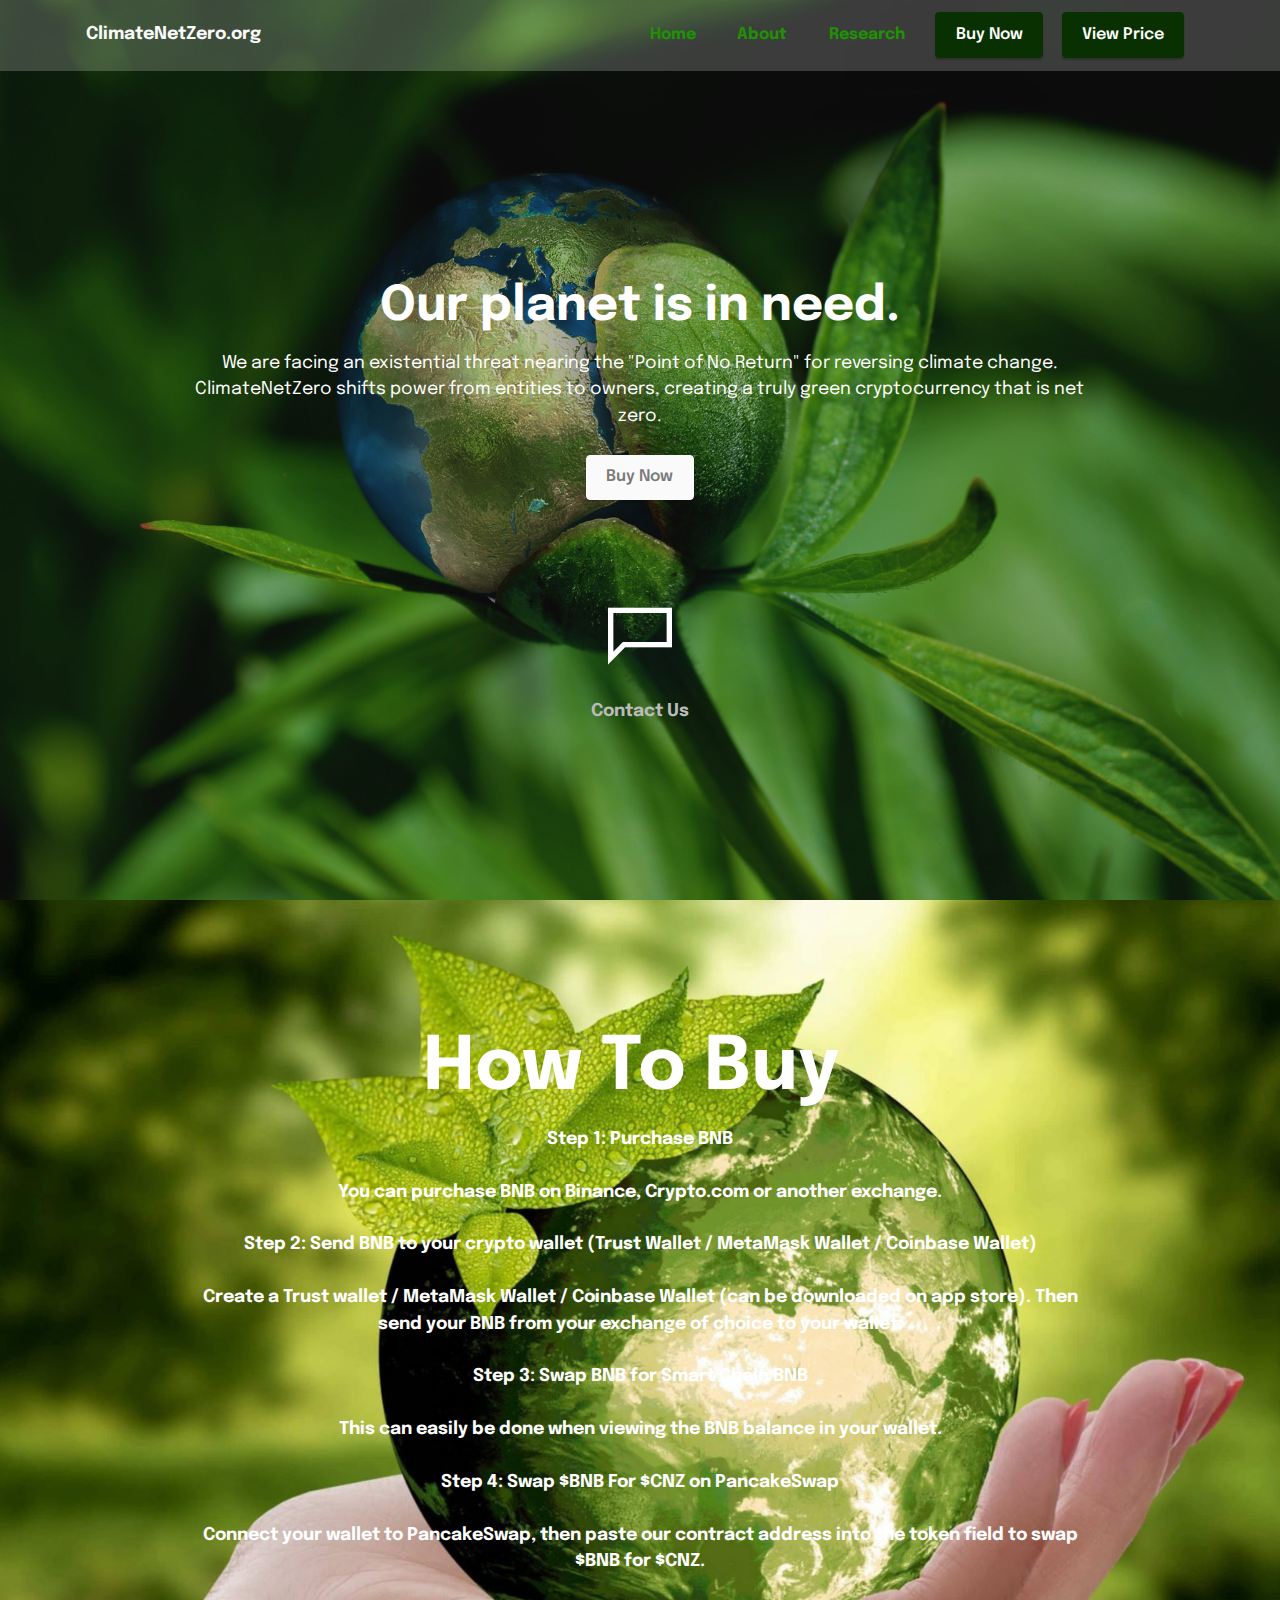
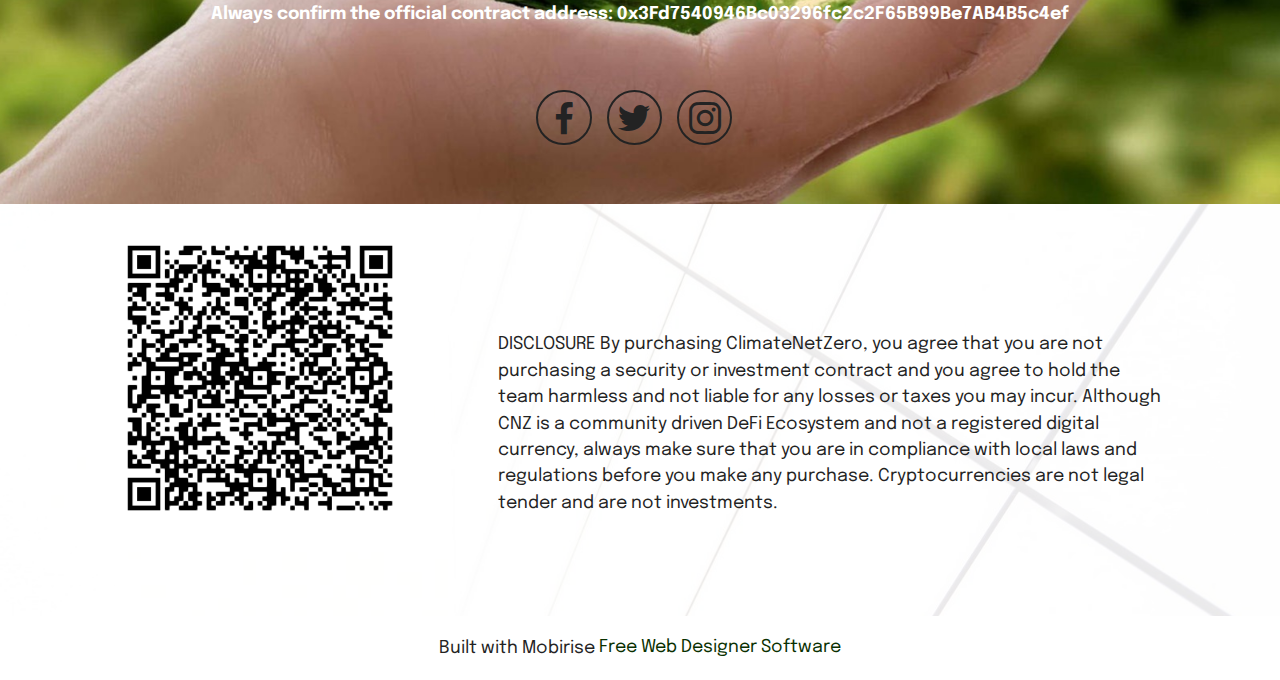
==== commit 5d2dcfc1: "Add files via upload" ====
--- a/CNZ 1/index.html
+++ b/CNZ 1/index.html
@@ -16,11 +16,9 @@
   
   <title>Home</title>
   <link rel="stylesheet" href="assets/web/assets/mobirise-icons2/mobirise2.css">
-  <link rel="stylesheet" href="assets/web/assets/mobirise-icons-bold/mobirise-icons-bold.css">
   <link rel="stylesheet" href="assets/bootstrap/css/bootstrap.min.css">
   <link rel="stylesheet" href="assets/bootstrap/css/bootstrap-grid.min.css">
   <link rel="stylesheet" href="assets/bootstrap/css/bootstrap-reboot.min.css">
-  <link rel="stylesheet" href="assets/parallax/jarallax.css">
   <link rel="stylesheet" href="assets/dropdown/css/style.css">
   <link rel="stylesheet" href="assets/socicon/css/styles.css">
   <link rel="stylesheet" href="assets/theme/css/style.css">
@@ -73,7 +71,7 @@
         <div class="media-container">
             <div class="col-md-12 col-lg-10 m-auto align-center">
                 <h1 class="mbr-section-title mbr-white mbr-fonts-style mb-3 display-2"><strong><br></strong><br><br><strong>Our planet is in need.</strong></h1>
-                <p class="mbr-text mbr-white mbr-fonts-style display-7">We are facing an existential threat nearing the "Point of No Return" for reversing climate change. ClimateNetZero shifts power from entities to owners, creating a truly green cryptocurrency that is net zero.<br><br></p>
+                <p class="mbr-text mbr-white mbr-fonts-style display-7">We are facing an existential threat nearing the "Point of No Return" for reversing climate change. ClimateNetZero shifts power from entities to owners, creating a truly green cryptocurrency that is net zero.<br></p>
                 <div class="mbr-section-btn align-center"><a class="btn btn-white display-4" href="https://pancakeswap.finance/swap?outputCurrency=0x3Fd7540946Bc03296fc2c2F65B99Be7AB4B5c4ef&utm_source=http://thebittimes.com/token-CNZ-BSC-0x3Fd7540946Bc03296fc2c2F65B99Be7AB4B5c4ef.html&utm_medium=web&utm_campaign=TheBitTimes.Com" target="_blank">Buy Now</a></div>
 
                 <div class="row pt-5 justify-content-center">
@@ -121,7 +119,7 @@
 <br>
 <br>Connect your wallet to PancakeSwap, then paste our contract address into the token field to swap $BNB for $CNZ.
 <br>
-<br>Always confirm the official contract address: 0x3Fd7540946Bc03296fc2c2F65B99Be7AB4B5c4ef</strong></p>
+<br>Always confirm the official contract address: 0x3Fd7540946Bc03296fc2c2F65B99Be7AB4B5c4ef</strong><strong><br></strong><strong><br></strong></p>
                 
                 <div class="social-row display-7 mt-5">
                     <div class="soc-item">
@@ -147,36 +145,30 @@
     </div>
 </section>
 
-<section data-bs-version="5.1" class="contacts4 cid-t3p5pVv7mQ" id="contacts4-3">
-
+<section data-bs-version="5.1" class="image1 cid-t3pf4rHylH" id="image1-7">
     
 
-    
+    <div class="mbr-overlay" style="opacity: 0.7; background-color: rgb(255, 255, 255);">
+    </div>
 
     <div class="container">
-        <div class="row align-items-center justify-content-center">
-            <div class="text-content col-12 col-md-6">
-                <h2 class="mbr-section-title mbr-fonts-style display-2">&nbsp;<br></h2>
-                <p class="mbr-text mbr-fonts-style display-7">DISCLOSURE By purchasing Fluffy Coin, you agree that you are not purchasing a security or investment contract and you agree to hold the team harmless and not liable for any losses or taxes you may incur. Although FLUF is a community driven DeFi Ecosystem and not a registered digital currency, always make sure that you are in compliance with local laws and regulations before you make any purchase. Cryptocurrencies are not legal tender and are not investments.</p>
+        <div class="row align-items-center">
+            <div class="col-12 col-lg-4">
+                <div class="image-wrapper">
+                    <a href="index.html#top"><img src="assets/images/frame-300x300.png" alt=" "></a>
+                    <p class="mbr-description mbr-fonts-style pt-2 align-center display-4">&nbsp;</p>
+                </div>
             </div>
-            <div class="icons d-flex align-items-center col-12 col-md-6 justify-content-end mt-md-0 mt-2 flex-wrap">
-                <a href="https://twitter.com/mobirise" target="_blank">
-                    <span class="mbr-iconfont mbr-iconfont-social mbrib-globe"></span>
-                </a>
-                
-                
-                
-                
-                
-                
-                
-                
-                
+            <div class="col-12 col-lg">
+                <div class="text-wrapper">
+                    <h3 class="mbr-section-title mbr-fonts-style mb-3 display-5"><strong>&nbsp; &nbsp;</strong></h3>
+                    <p class="mbr-text mbr-fonts-style display-7">
+                        DISCLOSURE By purchasing ClimateNetZero, you agree that you are not purchasing a security or investment contract and you agree to hold the team harmless and not liable for any losses or taxes you may incur. Although CNZ is a community driven DeFi Ecosystem and not a registered digital currency, always make sure that you are in compliance with local laws and regulations before you make any purchase. Cryptocurrencies are not legal tender and are not investments.</p>
+                </div>
             </div>
         </div>
     </div>
-    
-</section><section class="display-7" style="padding: 0;align-items: center;justify-content: center;flex-wrap: wrap;    align-content: center;display: flex;position: relative;height: 4rem;"><a href="https://mobiri.se/1102341" style="flex: 1 1;height: 4rem;position: absolute;width: 100%;z-index: 1;"><img alt="" style="height: 4rem;" src="[data-uri]"></a><p style="margin: 0;text-align: center;" class="display-7">Created with Mobirise &#8204;</p><a style="z-index:1" href="https://mobirise.com/web-page-maker.html">Free Web Page Maker</a></section><script src="assets/bootstrap/js/bootstrap.bundle.min.js"></script>  <script src="assets/parallax/jarallax.js"></script>  <script src="assets/smoothscroll/smooth-scroll.js"></script>  <script src="assets/ytplayer/index.js"></script>  <script src="assets/dropdown/js/navbar-dropdown.js"></script>  <script src="assets/vimeoplayer/player.js"></script>  <script src="assets/sociallikes/social-likes.js"></script>  <script src="assets/theme/js/script.js"></script>  
+</section><section class="display-7" style="padding: 0;align-items: center;justify-content: center;flex-wrap: wrap;    align-content: center;display: flex;position: relative;height: 4rem;"><a href="https://mobiri.se/1102341" style="flex: 1 1;height: 4rem;position: absolute;width: 100%;z-index: 1;"><img alt="" style="height: 4rem;" src="[data-uri]"></a><p style="margin: 0;text-align: center;" class="display-7">Built with Mobirise &#8204;</p><a style="z-index:1" href="https://mobirise.com/website-design-software.html">Free Web Designer Software</a></section><script src="assets/bootstrap/js/bootstrap.bundle.min.js"></script>  <script src="assets/smoothscroll/smooth-scroll.js"></script>  <script src="assets/ytplayer/index.js"></script>  <script src="assets/dropdown/js/navbar-dropdown.js"></script>  <script src="assets/vimeoplayer/player.js"></script>  <script src="assets/theme/js/script.js"></script>  
   
   
 </body>
--- a/CNZ 1/assets/mobirise/css/mbr-additional.css
+++ b/CNZ 1/assets/mobirise/css/mbr-additional.css
@@ -1110,46 +1110,21 @@
 .cid-t3d6VAs8Y7 .mbr-section-title {
   color: #ffffff;
 }
-.cid-t3p5pVv7mQ {
-  padding-top: 15px;
-  padding-bottom: 30px;
-  background-image: url("../../../assets/images/mbr-1920x1280.jpg");
-}
-.cid-t3p5pVv7mQ .media-container-row {
-  justify-content: space-between;
-}
-.cid-t3p5pVv7mQ .text-content {
-  max-width: 50%;
-}
-@media (max-width: 768px) {
-  .cid-t3p5pVv7mQ .text-content {
-    max-width: none;
-  }
-}
-.cid-t3p5pVv7mQ .mbr-iconfont-social {
-  margin: 0.5rem;
-  font-size: 32px;
-  display: flex;
-  border-radius: 50%;
-  text-align: center;
-  color: #6592e6;
-  border: 2px solid #6592e6;
-  justify-content: center;
-  align-content: center;
-  transition: all 0.3s;
-}
-.cid-t3p5pVv7mQ .mbr-iconfont-social:before {
-  padding: 0.6rem;
-}
-.cid-t3p5pVv7mQ .mbr-iconfont-social:hover {
-  background-color: #6592e6;
-  color: #ffffff;
-}
-@media (max-width: 768px) {
-  .cid-t3p5pVv7mQ .icons {
-    justify-content: center !important;
-  }
-  .cid-t3p5pVv7mQ .text-content * {
-    text-align: center;
-  }
-}
+.cid-t3pf4rHylH {
+  padding-top: 0rem;
+  padding-bottom: 1rem;
+  background-image: url("../../../assets/images/background1.jpg");
+}
+@media (max-width: 991px) {
+  .cid-t3pf4rHylH .image-wrapper {
+    margin-bottom: 1rem;
+  }
+}
+.cid-t3pf4rHylH img {
+  width: 100%;
+}
+@media (min-width: 992px) {
+  .cid-t3pf4rHylH .text-wrapper {
+    padding: 2rem;
+  }
+}
--- a/CNZ 1/assets/mobirise/css/mbr-additional.css
+++ b/CNZ 1/assets/mobirise/css/mbr-additional.css
@@ -1110,46 +1110,21 @@
 .cid-t3d6VAs8Y7 .mbr-section-title {
   color: #ffffff;
 }
-.cid-t3p5pVv7mQ {
-  padding-top: 15px;
-  padding-bottom: 30px;
-  background-image: url("../../../assets/images/mbr-1920x1280.jpg");
-}
-.cid-t3p5pVv7mQ .media-container-row {
-  justify-content: space-between;
-}
-.cid-t3p5pVv7mQ .text-content {
-  max-width: 50%;
-}
-@media (max-width: 768px) {
-  .cid-t3p5pVv7mQ .text-content {
-    max-width: none;
-  }
-}
-.cid-t3p5pVv7mQ .mbr-iconfont-social {
-  margin: 0.5rem;
-  font-size: 32px;
-  display: flex;
-  border-radius: 50%;
-  text-align: center;
-  color: #6592e6;
-  border: 2px solid #6592e6;
-  justify-content: center;
-  align-content: center;
-  transition: all 0.3s;
-}
-.cid-t3p5pVv7mQ .mbr-iconfont-social:before {
-  padding: 0.6rem;
-}
-.cid-t3p5pVv7mQ .mbr-iconfont-social:hover {
-  background-color: #6592e6;
-  color: #ffffff;
-}
-@media (max-width: 768px) {
-  .cid-t3p5pVv7mQ .icons {
-    justify-content: center !important;
-  }
-  .cid-t3p5pVv7mQ .text-content * {
-    text-align: center;
-  }
-}
+.cid-t3pf4rHylH {
+  padding-top: 0rem;
+  padding-bottom: 1rem;
+  background-image: url("../../../assets/images/background1.jpg");
+}
+@media (max-width: 991px) {
+  .cid-t3pf4rHylH .image-wrapper {
+    margin-bottom: 1rem;
+  }
+}
+.cid-t3pf4rHylH img {
+  width: 100%;
+}
+@media (min-width: 992px) {
+  .cid-t3pf4rHylH .text-wrapper {
+    padding: 2rem;
+  }
+}
